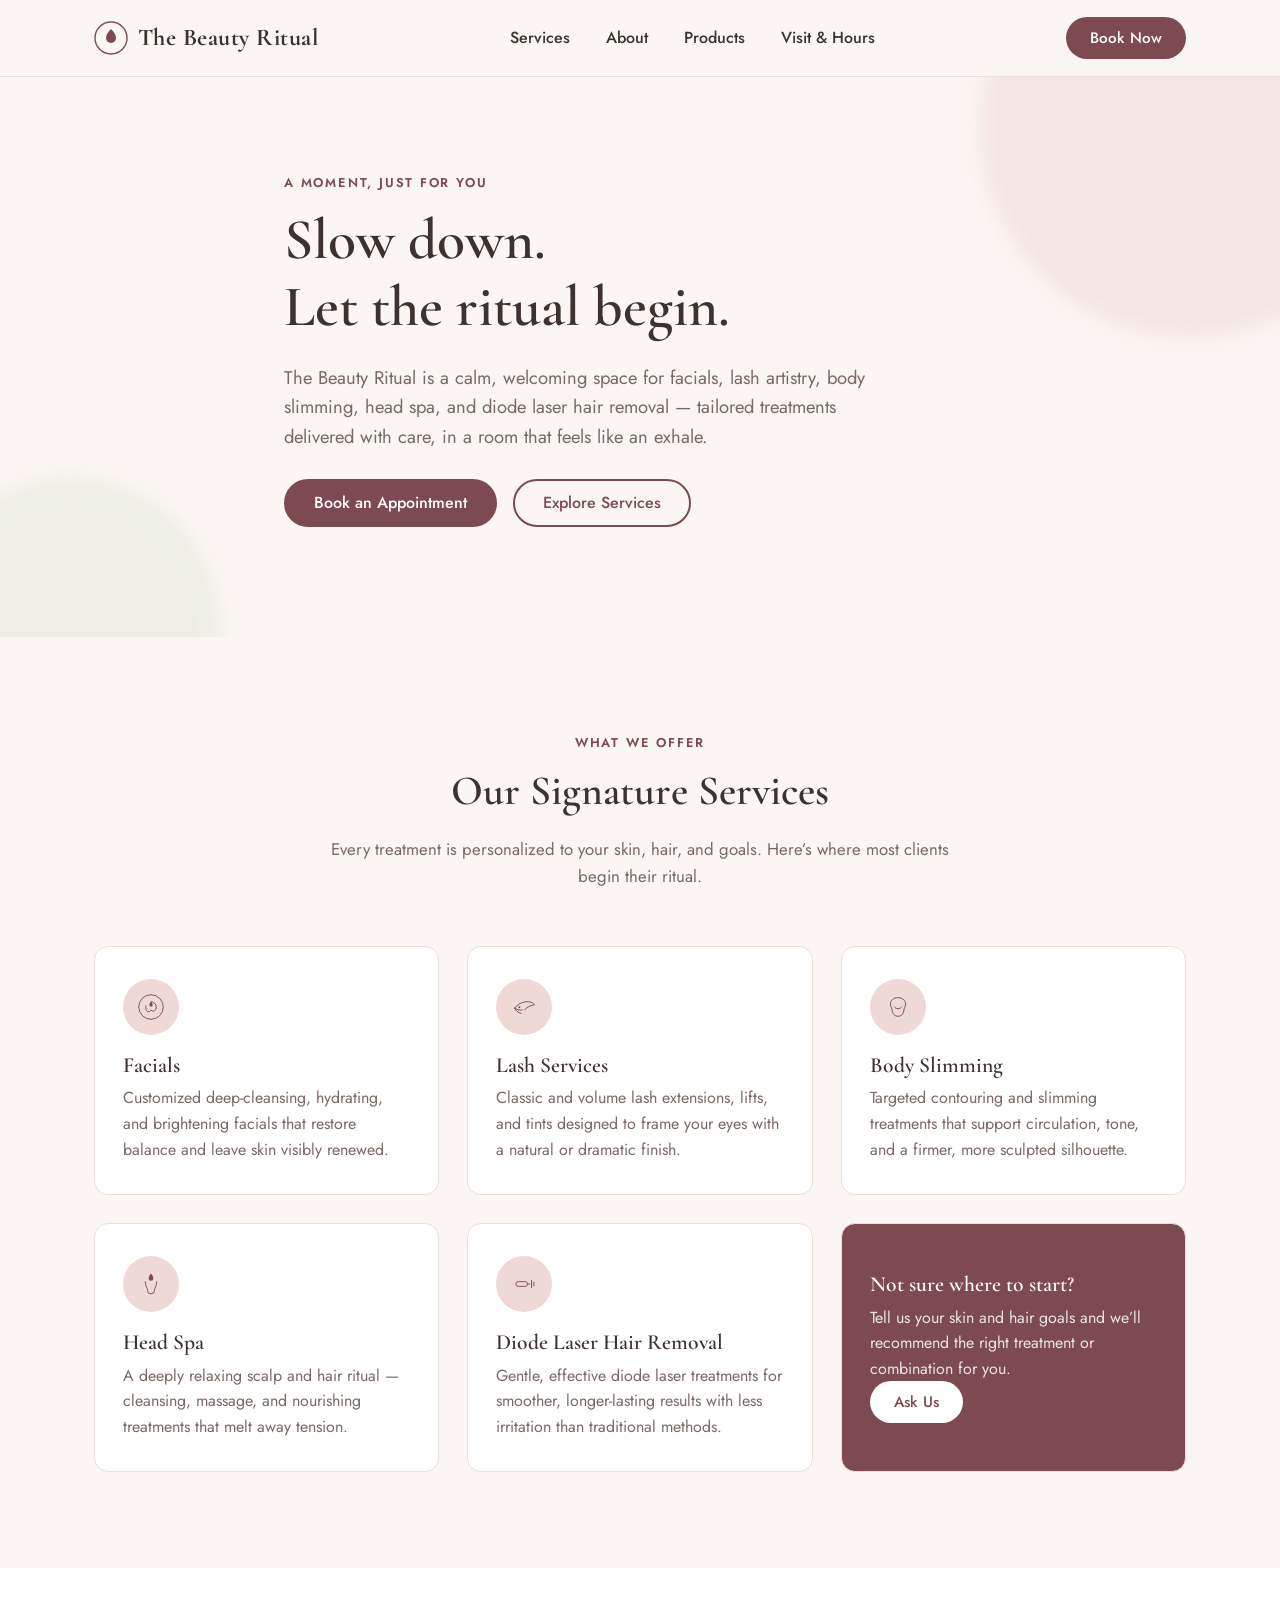
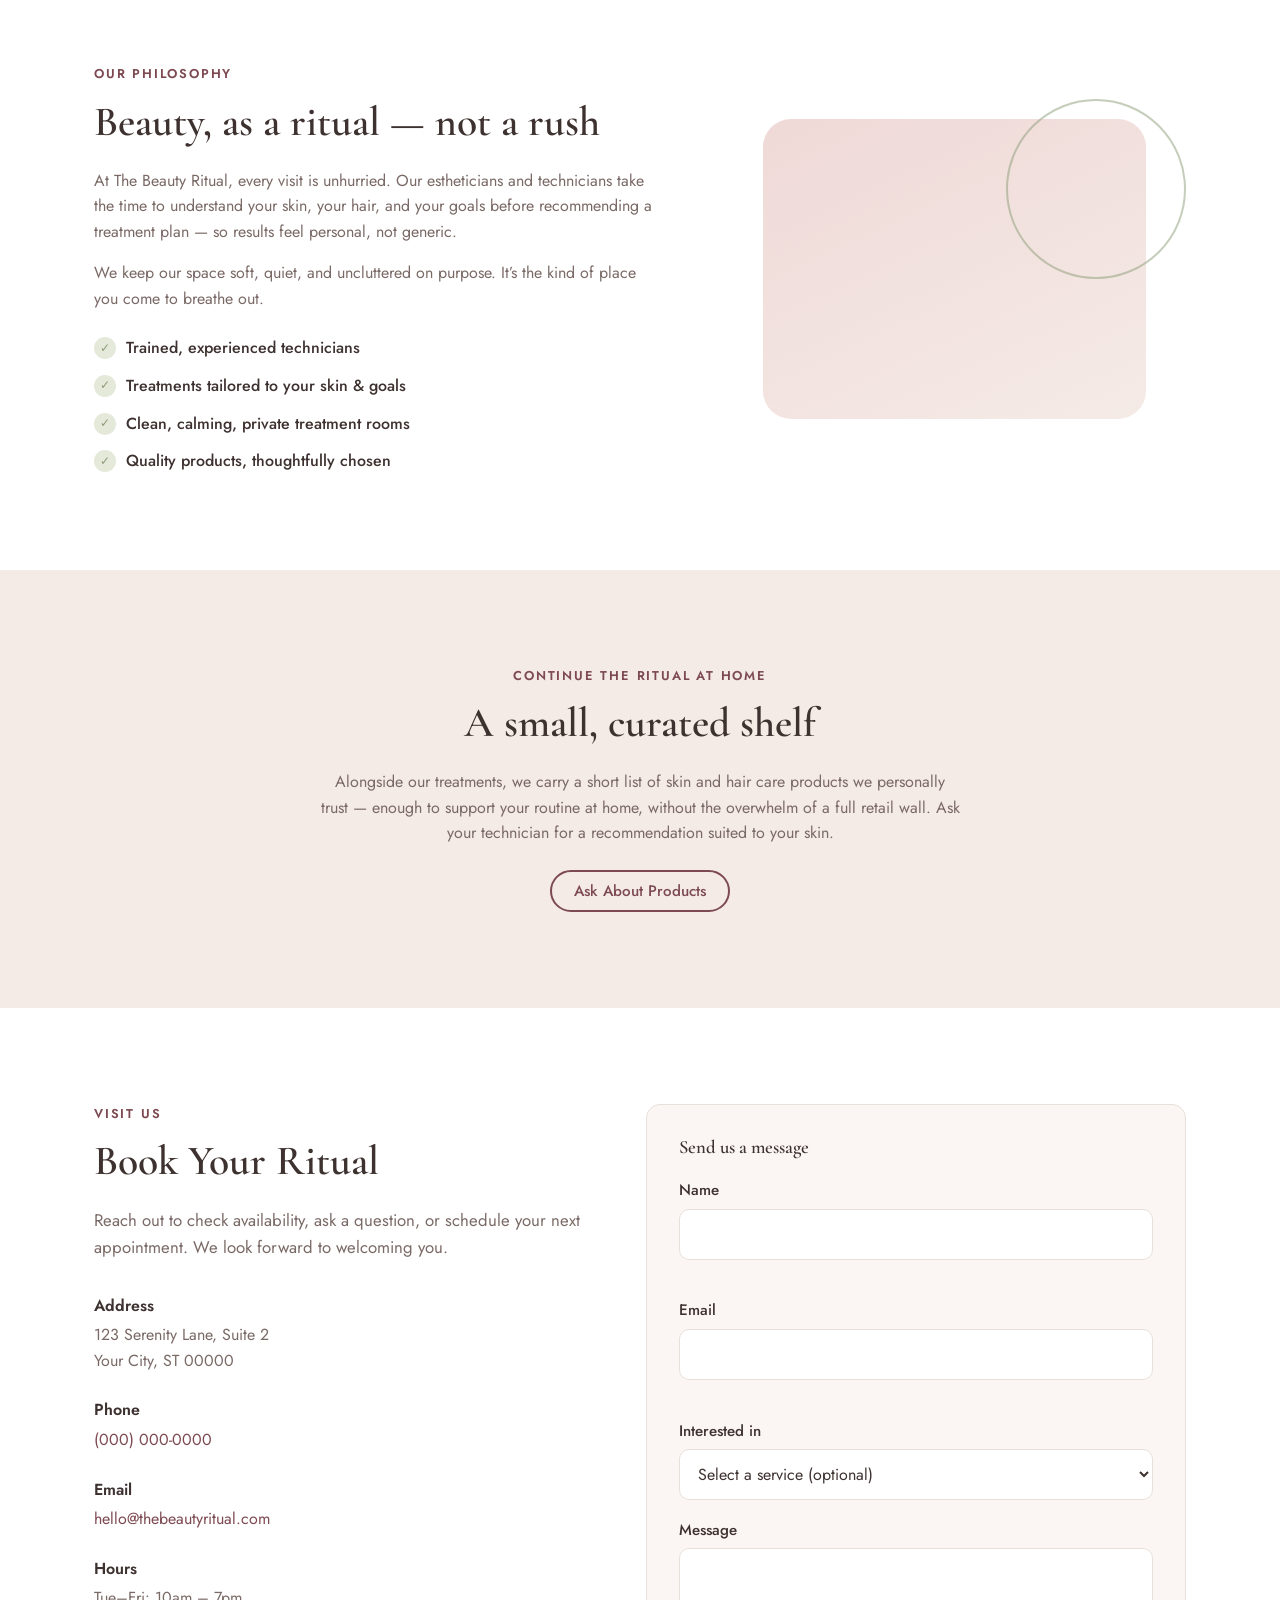
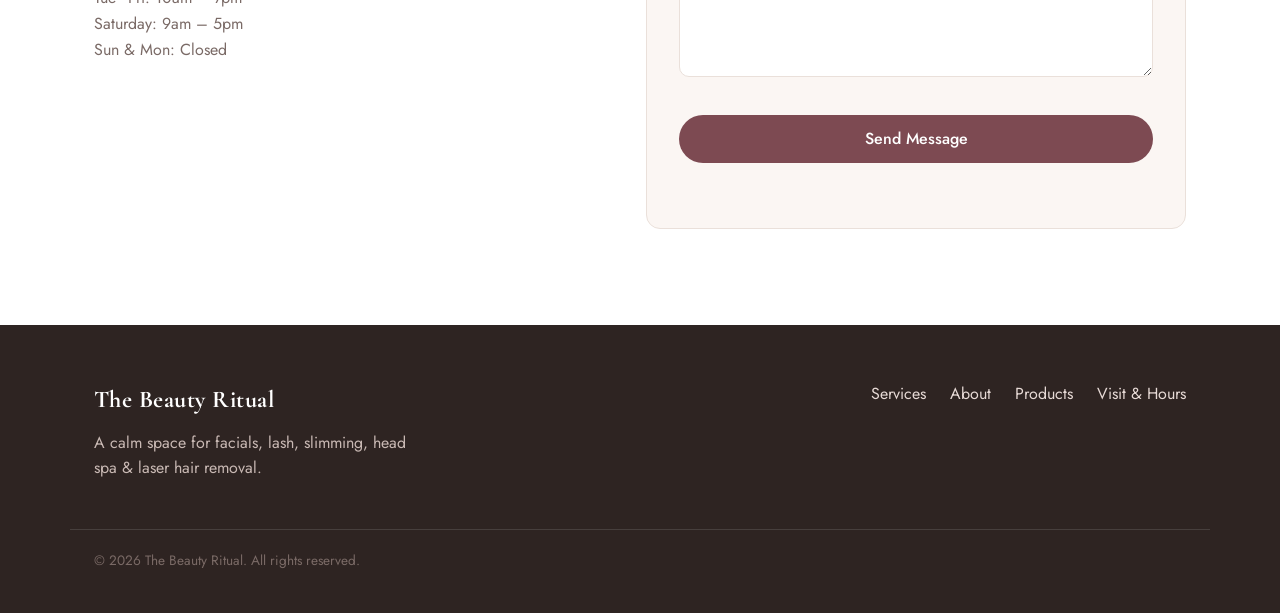
==== index.html @ afb84822 "Add The Beauty Ritual salon website Single-page static site (HTML/CSS/JS, no build step) built aroun" ====
<!DOCTYPE html>
<html lang="en">
<head>
<meta charset="UTF-8">
<meta name="viewport" content="width=device-width, initial-scale=1.0">
<title>The Beauty Ritual | Facials, Lash, Slimming, Head Spa &amp; Laser Hair Removal</title>
<meta name="description" content="The Beauty Ritual is a calming neighborhood salon offering facials, lash services, body slimming, head spa, and diode laser hair removal. Book your ritual today.">
<link rel="preconnect" href="https://fonts.googleapis.com">
<link rel="preconnect" href="https://fonts.gstatic.com" crossorigin>
<link href="https://fonts.googleapis.com/css2?family=Cormorant+Garamond:wght@500;600;700&family=Jost:wght@400;500;600&display=swap" rel="stylesheet">
<link rel="stylesheet" href="css/styles.css">
</head>
<body>

<a class="skip-link" href="#main">Skip to main content</a>

<header class="site-header" id="site-header">
  <div class="container header-inner">
    <a href="#top" class="logo">
      <span class="logo-mark" aria-hidden="true">
        <svg width="34" height="34" viewBox="0 0 34 34" fill="none" xmlns="http://www.w3.org/2000/svg">
          <circle cx="17" cy="17" r="16" stroke="currentColor" stroke-width="1.4"/>
          <path d="M17 8c3 3.2 5 6 5 9a5 5 0 1 1-10 0c0-3 2-5.8 5-9Z" fill="currentColor"/>
        </svg>
      </span>
      <span class="logo-text">The Beauty Ritual</span>
    </a>

    <nav class="main-nav" id="main-nav" aria-label="Primary">
      <ul>
        <li><a href="#services">Services</a></li>
        <li><a href="#about">About</a></li>
        <li><a href="#products">Products</a></li>
        <li><a href="#contact">Visit &amp; Hours</a></li>
        <li class="nav-cta-mobile"><a href="#contact" class="btn btn-primary btn-small">Book Now</a></li>
      </ul>
    </nav>

    <div class="header-actions">
      <a href="#contact" class="btn btn-primary btn-small">Book Now</a>
      <button class="nav-toggle" id="nav-toggle" aria-expanded="false" aria-controls="main-nav" aria-label="Open menu">
        <span class="nav-toggle-bar"></span>
        <span class="nav-toggle-bar"></span>
        <span class="nav-toggle-bar"></span>
      </button>
    </div>
  </div>
</header>

<main id="main">

  <section class="hero" id="top">
    <div class="hero-blob hero-blob-1" aria-hidden="true"></div>
    <div class="hero-blob hero-blob-2" aria-hidden="true"></div>
    <div class="container hero-inner">
      <p class="eyebrow">A moment, just for you</p>
      <h1>Slow down.<br>Let the ritual begin.</h1>
      <p class="hero-lead">
        The Beauty Ritual is a calm, welcoming space for facials, lash artistry,
        body slimming, head spa, and diode laser hair removal &mdash; tailored
        treatments delivered with care, in a room that feels like an exhale.
      </p>
      <div class="hero-actions">
        <a href="#contact" class="btn btn-primary">Book an Appointment</a>
        <a href="#services" class="btn btn-ghost">Explore Services</a>
      </div>
    </div>
  </section>

  <section class="section services" id="services">
    <div class="container">
      <p class="eyebrow center">What we offer</p>
      <h2 class="section-title center">Our Signature Services</h2>
      <p class="section-lead center">
        Every treatment is personalized to your skin, hair, and goals.
        Here&rsquo;s where most clients begin their ritual.
      </p>

      <div class="service-grid">

        <article class="service-card">
          <div class="service-icon" aria-hidden="true">
            <svg viewBox="0 0 48 48" fill="none" xmlns="http://www.w3.org/2000/svg">
              <circle cx="24" cy="24" r="21" stroke="currentColor" stroke-width="1.6"/>
              <path d="M24 15a9 9 0 0 1 9 9c0 3-1.5 5-3 6.5a5 5 0 0 1-6-1.2A5 5 0 0 1 18 32c-1.5-1.5-3-3.5-3-8 0-.7.05-1.4.15-2" stroke="currentColor" stroke-width="1.6" stroke-linecap="round"/>
              <path d="M24 15c1.8 2 2.8 3.8 2.8 5.6a2.8 2.8 0 1 1-5.6 0c0-1.8 1-3.6 2.8-5.6Z" fill="currentColor"/>
            </svg>
          </div>
          <h3>Facials</h3>
          <p>Customized deep-cleansing, hydrating, and brightening facials that
             restore balance and leave skin visibly renewed.</p>
        </article>

        <article class="service-card">
          <div class="service-icon" aria-hidden="true">
            <svg viewBox="0 0 48 48" fill="none" xmlns="http://www.w3.org/2000/svg">
              <path d="M8 26c6-10 26-16 34-6-9 2-14 5-17 9M8 26c4 3 9 4 13 3M8 26c2 5 6 8 11 9" stroke="currentColor" stroke-width="1.6" stroke-linecap="round" stroke-linejoin="round"/>
              <circle cx="16" cy="24.5" r="1.6" fill="currentColor"/>
            </svg>
          </div>
          <h3>Lash Services</h3>
          <p>Classic and volume lash extensions, lifts, and tints designed to
             frame your eyes with a natural or dramatic finish.</p>
        </article>

        <article class="service-card">
          <div class="service-icon" aria-hidden="true">
            <svg viewBox="0 0 48 48" fill="none" xmlns="http://www.w3.org/2000/svg">
              <path d="M24 8c7 0 13 4 13 11 0 5-3 7-3 11 0 5.5-4.5 10-10 10s-10-4.5-10-10c0-4-3-6-3-11 0-7 6-11 13-11Z" stroke="currentColor" stroke-width="1.6" stroke-linejoin="round"/>
              <path d="M18 24c1.5 2 3 3 6 3s4.5-1 6-3" stroke="currentColor" stroke-width="1.6" stroke-linecap="round"/>
            </svg>
          </div>
          <h3>Body Slimming</h3>
          <p>Targeted contouring and slimming treatments that support
             circulation, tone, and a firmer, more sculpted silhouette.</p>
        </article>

        <article class="service-card">
          <div class="service-icon" aria-hidden="true">
            <svg viewBox="0 0 48 48" fill="none" xmlns="http://www.w3.org/2000/svg">
              <path d="M24 6c-3 4-4 6-4 8.5a4 4 0 1 0 8 0C28 12 27 10 24 6Z" fill="currentColor"/>
              <path d="M14 20c0 7 4 10 4 15a6 6 0 0 0 12 0c0-5 4-8 4-15" stroke="currentColor" stroke-width="1.6" stroke-linecap="round"/>
            </svg>
          </div>
          <h3>Head Spa</h3>
          <p>A deeply relaxing scalp and hair ritual &mdash; cleansing, massage,
             and nourishing treatments that melt away tension.</p>
        </article>

        <article class="service-card">
          <div class="service-icon" aria-hidden="true">
            <svg viewBox="0 0 48 48" fill="none" xmlns="http://www.w3.org/2000/svg">
              <rect x="10" y="20" width="20" height="8" rx="4" stroke="currentColor" stroke-width="1.6"/>
              <path d="M30 24h4M37 18v12M41 21v6" stroke="currentColor" stroke-width="1.6" stroke-linecap="round"/>
            </svg>
          </div>
          <h3>Diode Laser Hair Removal</h3>
          <p>Gentle, effective diode laser treatments for smoother, longer-lasting
             results with less irritation than traditional methods.</p>
        </article>

        <article class="service-card service-card-cta">
          <h3>Not sure where to start?</h3>
          <p>Tell us your skin and hair goals and we&rsquo;ll recommend the
             right treatment or combination for you.</p>
          <a href="#contact" class="btn btn-primary btn-small">Ask Us</a>
        </article>

      </div>
    </div>
  </section>

  <section class="section about" id="about">
    <div class="container about-inner">
      <div class="about-copy">
        <p class="eyebrow">Our philosophy</p>
        <h2 class="section-title">Beauty, as a ritual &mdash; not a rush</h2>
        <p>
          At The Beauty Ritual, every visit is unhurried. Our estheticians and
          technicians take the time to understand your skin, your hair, and
          your goals before recommending a treatment plan &mdash; so results
          feel personal, not generic.
        </p>
        <p>
          We keep our space soft, quiet, and uncluttered on purpose. It&rsquo;s
          the kind of place you come to breathe out.
        </p>
        <ul class="about-points">
          <li><span class="point-icon" aria-hidden="true">&#10003;</span> Trained, experienced technicians</li>
          <li><span class="point-icon" aria-hidden="true">&#10003;</span> Treatments tailored to your skin &amp; goals</li>
          <li><span class="point-icon" aria-hidden="true">&#10003;</span> Clean, calming, private treatment rooms</li>
          <li><span class="point-icon" aria-hidden="true">&#10003;</span> Quality products, thoughtfully chosen</li>
        </ul>
      </div>
      <div class="about-visual" aria-hidden="true">
        <div class="about-visual-blob"></div>
        <div class="about-visual-ring"></div>
      </div>
    </div>
  </section>

  <section class="section products" id="products">
    <div class="container products-inner">
      <div class="products-text">
        <p class="eyebrow">Continue the ritual at home</p>
        <h2 class="section-title">A small, curated shelf</h2>
        <p>
          Alongside our treatments, we carry a short list of skin and hair
          care products we personally trust &mdash; enough to support your
          routine at home, without the overwhelm of a full retail wall.
          Ask your technician for a recommendation suited to your skin.
        </p>
        <a href="#contact" class="btn btn-ghost btn-small">Ask About Products</a>
      </div>
    </div>
  </section>

  <section class="section contact" id="contact">
    <div class="container contact-inner">
      <div class="contact-info">
        <p class="eyebrow">Visit us</p>
        <h2 class="section-title">Book Your Ritual</h2>
        <p class="section-lead">
          Reach out to check availability, ask a question, or schedule your
          next appointment. We look forward to welcoming you.
        </p>

        <dl class="info-list">
          <div class="info-item">
            <dt>Address</dt>
            <dd>123 Serenity Lane, Suite 2<br>Your City, ST 00000</dd>
          </div>
          <div class="info-item">
            <dt>Phone</dt>
            <dd><a href="tel:+10000000000">(000) 000-0000</a></dd>
          </div>
          <div class="info-item">
            <dt>Email</dt>
            <dd><a href="mailto:hello@thebeautyritual.com">hello@thebeautyritual.com</a></dd>
          </div>
          <div class="info-item">
            <dt>Hours</dt>
            <dd>
              Tue&ndash;Fri: 10am &ndash; 7pm<br>
              Saturday: 9am &ndash; 5pm<br>
              Sun &amp; Mon: Closed
            </dd>
          </div>
        </dl>
      </div>

      <form class="contact-form" id="contact-form" novalidate>
        <h3>Send us a message</h3>

        <div class="form-row">
          <label for="name">Name</label>
          <input type="text" id="name" name="name" autocomplete="name" required>
          <span class="form-error" id="name-error" role="alert"></span>
        </div>

        <div class="form-row">
          <label for="email">Email</label>
          <input type="email" id="email" name="email" autocomplete="email" required>
          <span class="form-error" id="email-error" role="alert"></span>
        </div>

        <div class="form-row">
          <label for="service">Interested in</label>
          <select id="service" name="service">
            <option value="">Select a service (optional)</option>
            <option>Facial</option>
            <option>Lash Services</option>
            <option>Body Slimming</option>
            <option>Head Spa</option>
            <option>Diode Laser Hair Removal</option>
            <option>Not sure yet</option>
          </select>
        </div>

        <div class="form-row">
          <label for="message">Message</label>
          <textarea id="message" name="message" rows="4" required></textarea>
          <span class="form-error" id="message-error" role="alert"></span>
        </div>

        <button type="submit" class="btn btn-primary btn-full">Send Message</button>
        <p class="form-status" id="form-status" role="status" aria-live="polite"></p>
      </form>
    </div>
  </section>

</main>

<footer class="site-footer">
  <div class="container footer-inner">
    <div class="footer-brand">
      <span class="logo-text">The Beauty Ritual</span>
      <p>A calm space for facials, lash, slimming, head spa &amp; laser hair removal.</p>
    </div>
    <nav aria-label="Footer">
      <ul>
        <li><a href="#services">Services</a></li>
        <li><a href="#about">About</a></li>
        <li><a href="#products">Products</a></li>
        <li><a href="#contact">Visit &amp; Hours</a></li>
      </ul>
    </nav>
  </div>
  <div class="container footer-bottom">
    <p>&copy; <span id="year"></span> The Beauty Ritual. All rights reserved.</p>
  </div>
</footer>

<script src="js/main.js"></script>
</body>
</html>
---- css/styles.css ----
/* -------------------------------------------------
   The Beauty Ritual — base styles
   ------------------------------------------------- */

:root {
  /* soft, warm palette */
  --color-bg: #FBF6F3;
  --color-bg-alt: #F5EBE6;
  --color-surface: #FFFFFF;
  --color-primary: #B98087;
  --color-primary-dark: #7D4A52;
  --color-primary-light: #EFD9D7;
  --color-accent: #8C9B78;
  --color-accent-light: #E4E9DA;
  --color-text: #3E3230;
  --color-text-muted: #7A6A66;
  --color-border: #EAE0DA;

  --font-heading: 'Cormorant Garamond', Georgia, 'Times New Roman', serif;
  --font-body: 'Jost', -apple-system, BlinkMacSystemFont, 'Segoe UI', sans-serif;

  --container-width: 1140px;
  --radius-md: 14px;
  --radius-lg: 28px;
  --shadow-soft: 0 20px 45px -25px rgba(80, 50, 45, 0.35);
}

*, *::before, *::after { box-sizing: border-box; }

html {
  scroll-behavior: smooth;
}

@media (prefers-reduced-motion: reduce) {
  html { scroll-behavior: auto; }
  *, *::before, *::after {
    animation-duration: 0.01ms !important;
    animation-iteration-count: 1 !important;
    transition-duration: 0.01ms !important;
    scroll-behavior: auto !important;
  }
}

body {
  margin: 0;
  font-family: var(--font-body);
  font-size: 16px;
  line-height: 1.6;
  color: var(--color-text);
  background: var(--color-bg);
}

h1, h2, h3, h4 {
  font-family: var(--font-heading);
  font-weight: 600;
  line-height: 1.15;
  margin: 0 0 0.5em;
  color: var(--color-text);
}

p { margin: 0 0 1em; color: var(--color-text-muted); }

a {
  color: var(--color-primary-dark);
  text-decoration: none;
}
a:hover { text-decoration: underline; }

img { max-width: 100%; display: block; }

ul { list-style: none; margin: 0; padding: 0; }

.container {
  width: 100%;
  max-width: var(--container-width);
  margin-inline: auto;
  padding-inline: 24px;
}

.skip-link {
  position: absolute;
  left: -999px;
  top: 0;
  background: var(--color-primary-dark);
  color: #fff;
  padding: 12px 20px;
  z-index: 1000;
  border-radius: 0 0 8px 0;
}
.skip-link:focus {
  left: 0;
}

:focus-visible {
  outline: 3px solid var(--color-primary-dark);
  outline-offset: 3px;
}

/* -------------------- Buttons -------------------- */

.btn {
  display: inline-flex;
  align-items: center;
  justify-content: center;
  min-height: 48px;
  padding: 0 28px;
  border-radius: 999px;
  font-family: var(--font-body);
  font-weight: 500;
  font-size: 1rem;
  cursor: pointer;
  border: 2px solid transparent;
  transition: transform 0.15s ease, background-color 0.15s ease, color 0.15s ease, box-shadow 0.15s ease;
  text-decoration: none;
}
.btn:hover { transform: translateY(-1px); text-decoration: none; }
.btn:active { transform: translateY(0); }

.btn-primary {
  background: var(--color-primary-dark);
  color: #fff;
}
.btn-primary:hover { background: #6a3e45; color: #fff; }

.btn-ghost {
  background: transparent;
  border-color: var(--color-primary-dark);
  color: var(--color-primary-dark);
}
.btn-ghost:hover { background: var(--color-primary-light); color: var(--color-primary-dark); }

.btn-small { min-height: 42px; padding: 0 22px; font-size: 0.95rem; }
.btn-full { width: 100%; }

/* -------------------- Header -------------------- */

.site-header {
  position: sticky;
  top: 0;
  z-index: 100;
  border-bottom: 1px solid var(--color-border);
}

/* Blur lives on a pseudo-element (not the header itself) so the header
   never becomes a containing block for its fixed-position mobile nav. */
.site-header::before {
  content: "";
  position: absolute;
  inset: 0;
  z-index: -1;
  background: rgba(251, 246, 243, 0.92);
  backdrop-filter: blur(8px);
}

.header-inner {
  display: flex;
  align-items: center;
  justify-content: space-between;
  min-height: 76px;
  gap: 16px;
}

.logo {
  display: inline-flex;
  align-items: center;
  gap: 10px;
  color: var(--color-text);
}
.logo:hover { text-decoration: none; }
.logo-mark { color: var(--color-primary-dark); display: inline-flex; }
.logo-text {
  font-family: var(--font-heading);
  font-size: 1.5rem;
  font-weight: 700;
  letter-spacing: 0.02em;
}

.main-nav ul {
  display: flex;
  gap: 32px;
}
.main-nav a {
  color: var(--color-text);
  font-weight: 500;
  padding: 8px 2px;
  border-bottom: 2px solid transparent;
}
.main-nav a:hover {
  color: var(--color-primary-dark);
  border-color: var(--color-primary-dark);
  text-decoration: none;
}

.nav-cta-mobile { display: none; }

.header-actions {
  display: flex;
  align-items: center;
  gap: 12px;
}

.nav-toggle {
  display: none;
  flex-direction: column;
  justify-content: center;
  gap: 5px;
  width: 44px;
  height: 44px;
  background: transparent;
  border: 1px solid var(--color-border);
  border-radius: 10px;
  cursor: pointer;
}
.nav-toggle-bar {
  display: block;
  width: 20px;
  height: 2px;
  margin-inline: auto;
  background: var(--color-text);
  transition: transform 0.2s ease, opacity 0.2s ease;
}
.nav-toggle[aria-expanded="true"] .nav-toggle-bar:nth-child(1) { transform: translateY(7px) rotate(45deg); }
.nav-toggle[aria-expanded="true"] .nav-toggle-bar:nth-child(2) { opacity: 0; }
.nav-toggle[aria-expanded="true"] .nav-toggle-bar:nth-child(3) { transform: translateY(-7px) rotate(-45deg); }

/* -------------------- Hero -------------------- */

.hero {
  position: relative;
  overflow: hidden;
  padding: 96px 0 110px;
}

.hero-blob {
  position: absolute;
  border-radius: 50%;
  filter: blur(10px);
  opacity: 0.55;
  z-index: 0;
}
.hero-blob-1 {
  width: 420px; height: 420px;
  background: var(--color-primary-light);
  top: -160px; right: -120px;
}
.hero-blob-2 {
  width: 300px; height: 300px;
  background: var(--color-accent-light);
  bottom: -140px; left: -80px;
}

.hero-inner {
  position: relative;
  z-index: 1;
  max-width: 760px;
}

.eyebrow {
  font-family: var(--font-body);
  text-transform: uppercase;
  letter-spacing: 0.14em;
  font-size: 0.8rem;
  font-weight: 600;
  color: var(--color-primary-dark);
  margin-bottom: 14px;
}
.eyebrow.center { text-align: center; }

.hero h1 {
  font-size: clamp(2.4rem, 5vw, 3.6rem);
  margin-bottom: 0.4em;
}

.hero-lead {
  font-size: 1.15rem;
  max-width: 620px;
}

.hero-actions {
  display: flex;
  flex-wrap: wrap;
  gap: 16px;
  margin-top: 28px;
}

/* -------------------- Sections -------------------- */

.section { padding: 96px 0; }
.section.about, .section.contact { background: var(--color-surface); }
.section.products { background: var(--color-bg-alt); }

.section-title {
  font-size: clamp(1.9rem, 3.5vw, 2.6rem);
}
.section-title.center { text-align: center; }

.section-lead {
  max-width: 620px;
  font-size: 1.05rem;
}
.section-lead.center { margin-inline: auto; text-align: center; }

/* -------------------- Services -------------------- */

.service-grid {
  margin-top: 56px;
  display: grid;
  grid-template-columns: repeat(3, 1fr);
  gap: 28px;
}

.service-card {
  background: var(--color-surface);
  border: 1px solid var(--color-border);
  border-radius: var(--radius-md);
  padding: 32px 28px;
  transition: box-shadow 0.2s ease, transform 0.2s ease;
}
.service-card:hover {
  box-shadow: var(--shadow-soft);
  transform: translateY(-3px);
}

.service-icon {
  width: 56px;
  height: 56px;
  display: flex;
  align-items: center;
  justify-content: center;
  border-radius: 50%;
  background: var(--color-primary-light);
  color: var(--color-primary-dark);
  margin-bottom: 18px;
}
.service-icon svg { width: 28px; height: 28px; }

.service-card h3 { font-size: 1.35rem; margin-bottom: 0.35em; }
.service-card p { margin-bottom: 0; }

.service-card-cta {
  background: var(--color-primary-dark);
  color: #fff;
  display: flex;
  flex-direction: column;
  justify-content: center;
}
.service-card-cta h3 { color: #fff; }
.service-card-cta p { color: rgba(255,255,255,0.85); }
.service-card-cta .btn-primary {
  background: #fff;
  color: var(--color-primary-dark);
  align-self: flex-start;
}
.service-card-cta .btn-primary:hover { background: var(--color-primary-light); }

/* -------------------- About -------------------- */

.about-inner {
  display: grid;
  grid-template-columns: 1.1fr 0.9fr;
  gap: 64px;
  align-items: center;
}

.about-points {
  margin-top: 24px;
  display: grid;
  gap: 12px;
}
.about-points li {
  display: flex;
  align-items: flex-start;
  gap: 10px;
  color: var(--color-text);
  font-weight: 500;
}
.point-icon {
  display: inline-flex;
  align-items: center;
  justify-content: center;
  width: 22px;
  height: 22px;
  border-radius: 50%;
  background: var(--color-accent-light);
  color: var(--color-accent);
  font-size: 0.75rem;
  flex-shrink: 0;
  margin-top: 2px;
}

.about-visual {
  position: relative;
  height: 340px;
}
.about-visual-blob {
  position: absolute;
  inset: 20px 40px;
  border-radius: var(--radius-lg);
  background: linear-gradient(155deg, var(--color-primary-light), var(--color-bg-alt));
}
.about-visual-ring {
  position: absolute;
  width: 180px;
  height: 180px;
  border-radius: 50%;
  border: 2px solid var(--color-accent);
  opacity: 0.5;
  top: 0;
  right: 0;
}

/* -------------------- Products -------------------- */

.products-inner {
  display: flex;
  justify-content: center;
}
.products-text {
  max-width: 640px;
  text-align: center;
}
.products-text .btn { margin-top: 8px; }

/* -------------------- Contact -------------------- */

.contact-inner {
  display: grid;
  grid-template-columns: 0.95fr 1.05fr;
  gap: 64px;
}

.info-list {
  margin: 32px 0 0;
  display: grid;
  gap: 24px;
}
.info-item dt {
  font-weight: 600;
  color: var(--color-text);
  margin-bottom: 4px;
}
.info-item dd {
  margin: 0;
  color: var(--color-text-muted);
}

.contact-form {
  background: var(--color-bg);
  border: 1px solid var(--color-border);
  border-radius: var(--radius-md);
  padding: 32px;
}
.contact-form h3 { margin-bottom: 20px; }

.form-row {
  margin-bottom: 18px;
  display: flex;
  flex-direction: column;
}
.form-row label {
  font-weight: 500;
  margin-bottom: 6px;
  font-size: 0.95rem;
}
.form-row input,
.form-row select,
.form-row textarea {
  font: inherit;
  padding: 12px 14px;
  border: 1px solid var(--color-border);
  border-radius: 10px;
  background: var(--color-surface);
  color: var(--color-text);
  min-height: 48px;
}
.form-row textarea { min-height: unset; resize: vertical; }
.form-row input:focus,
.form-row select:focus,
.form-row textarea:focus {
  outline: none;
  border-color: var(--color-primary-dark);
  box-shadow: 0 0 0 3px var(--color-primary-light);
}

.form-error {
  color: #A3423B;
  font-size: 0.85rem;
  min-height: 1.2em;
  margin-top: 4px;
}

.form-row.has-error input,
.form-row.has-error textarea {
  border-color: #A3423B;
}

.form-status {
  margin: 14px 0 0;
  font-weight: 500;
  color: var(--color-accent);
  min-height: 1.2em;
}

/* -------------------- Footer -------------------- */

.site-footer {
  background: #2E2422;
  color: #E7DAD6;
  padding-top: 56px;
}
.site-footer .logo-text { color: #fff; }
.footer-inner {
  display: flex;
  flex-wrap: wrap;
  justify-content: space-between;
  gap: 32px;
  padding-bottom: 32px;
  border-bottom: 1px solid rgba(255,255,255,0.12);
}
.footer-brand p { color: #C9B9B4; max-width: 320px; margin-top: 10px; }
.footer-inner nav ul {
  display: flex;
  gap: 24px;
  flex-wrap: wrap;
}
.footer-inner nav a { color: #E7DAD6; }
.footer-inner nav a:hover { color: #fff; }

.footer-bottom {
  padding: 20px 24px 28px;
  font-size: 0.85rem;
  color: #B8A6A1;
}

/* -------------------- Responsive -------------------- */

@media (max-width: 960px) {
  .service-grid { grid-template-columns: repeat(2, 1fr); }
  .about-inner, .contact-inner { grid-template-columns: 1fr; }
  .about-visual { order: -1; height: 220px; }
}

@media (max-width: 720px) {
  .main-nav {
    position: fixed;
    inset: 76px 0 0 0;
    background: var(--color-bg);
    transform: translateY(-8px);
    opacity: 0;
    pointer-events: none;
    transition: opacity 0.2s ease, transform 0.2s ease;
    overflow-y: auto;
  }
  .main-nav.is-open {
    opacity: 1;
    transform: translateY(0);
    pointer-events: auto;
  }
  .main-nav ul {
    flex-direction: column;
    gap: 0;
    padding: 12px 24px 32px;
  }
  .main-nav a {
    display: block;
    padding: 16px 4px;
    border-bottom: 1px solid var(--color-border);
  }
  .nav-cta-mobile {
    display: block;
    margin-top: 16px;
    border-bottom: none;
  }
  .nav-cta-mobile a { display: inline-flex; padding: 0 22px; border-bottom: none; }
  .header-actions .btn-small.btn-primary { display: none; }
  .nav-toggle { display: flex; }

  .service-grid { grid-template-columns: 1fr; }
  .hero { padding: 64px 0 72px; }
  .section { padding: 64px 0; }
}
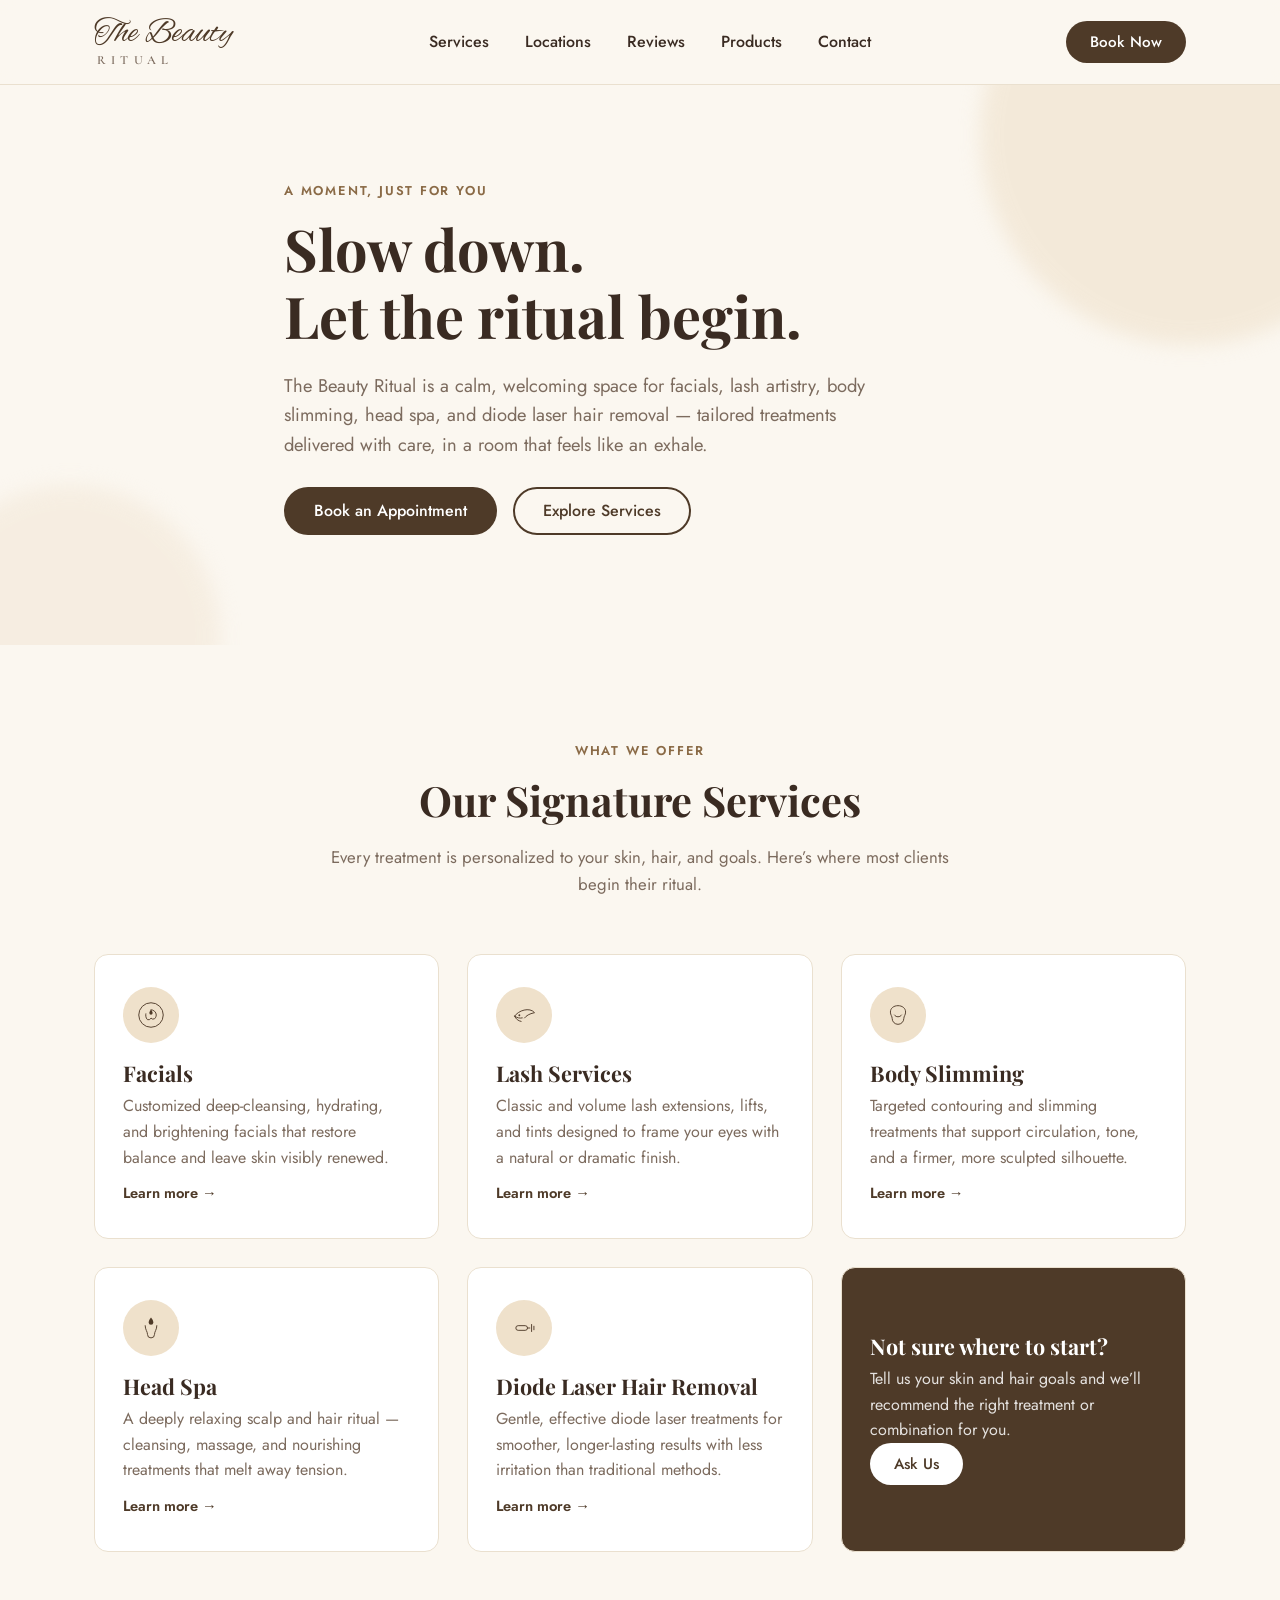
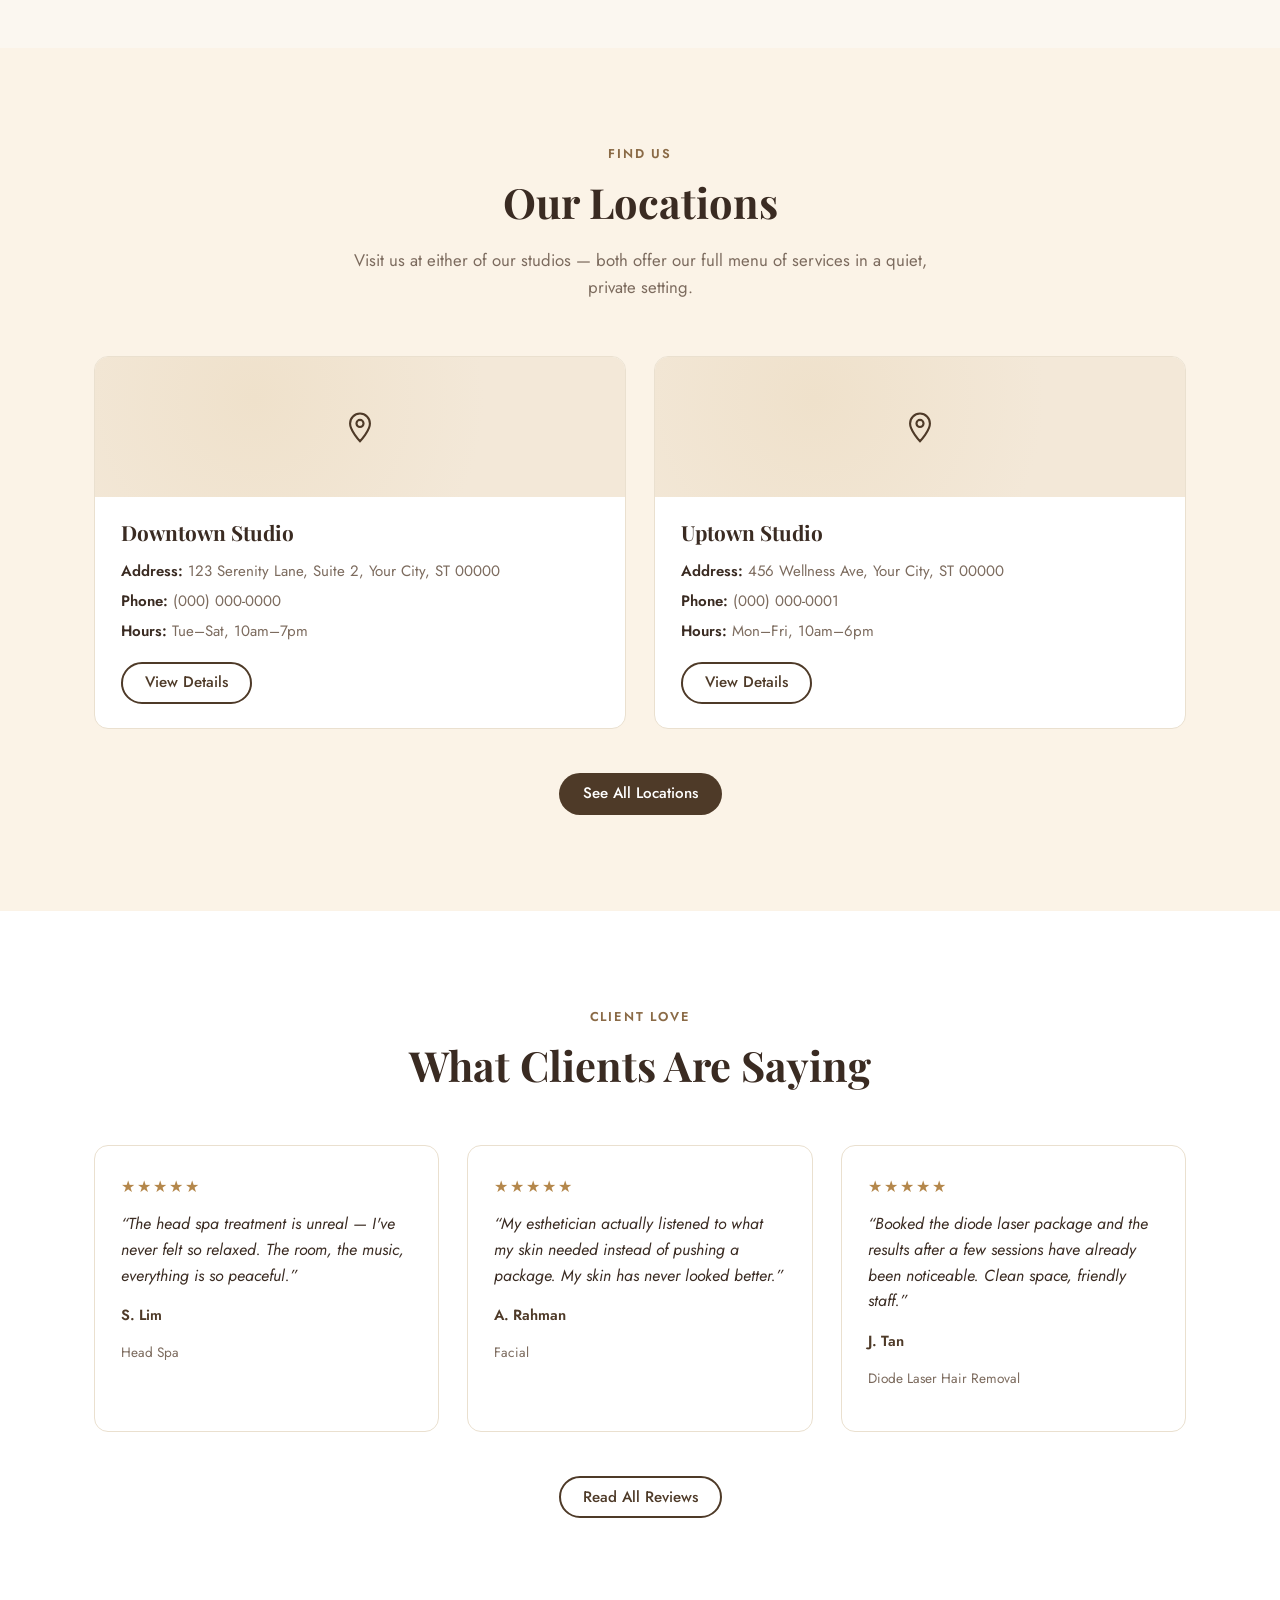
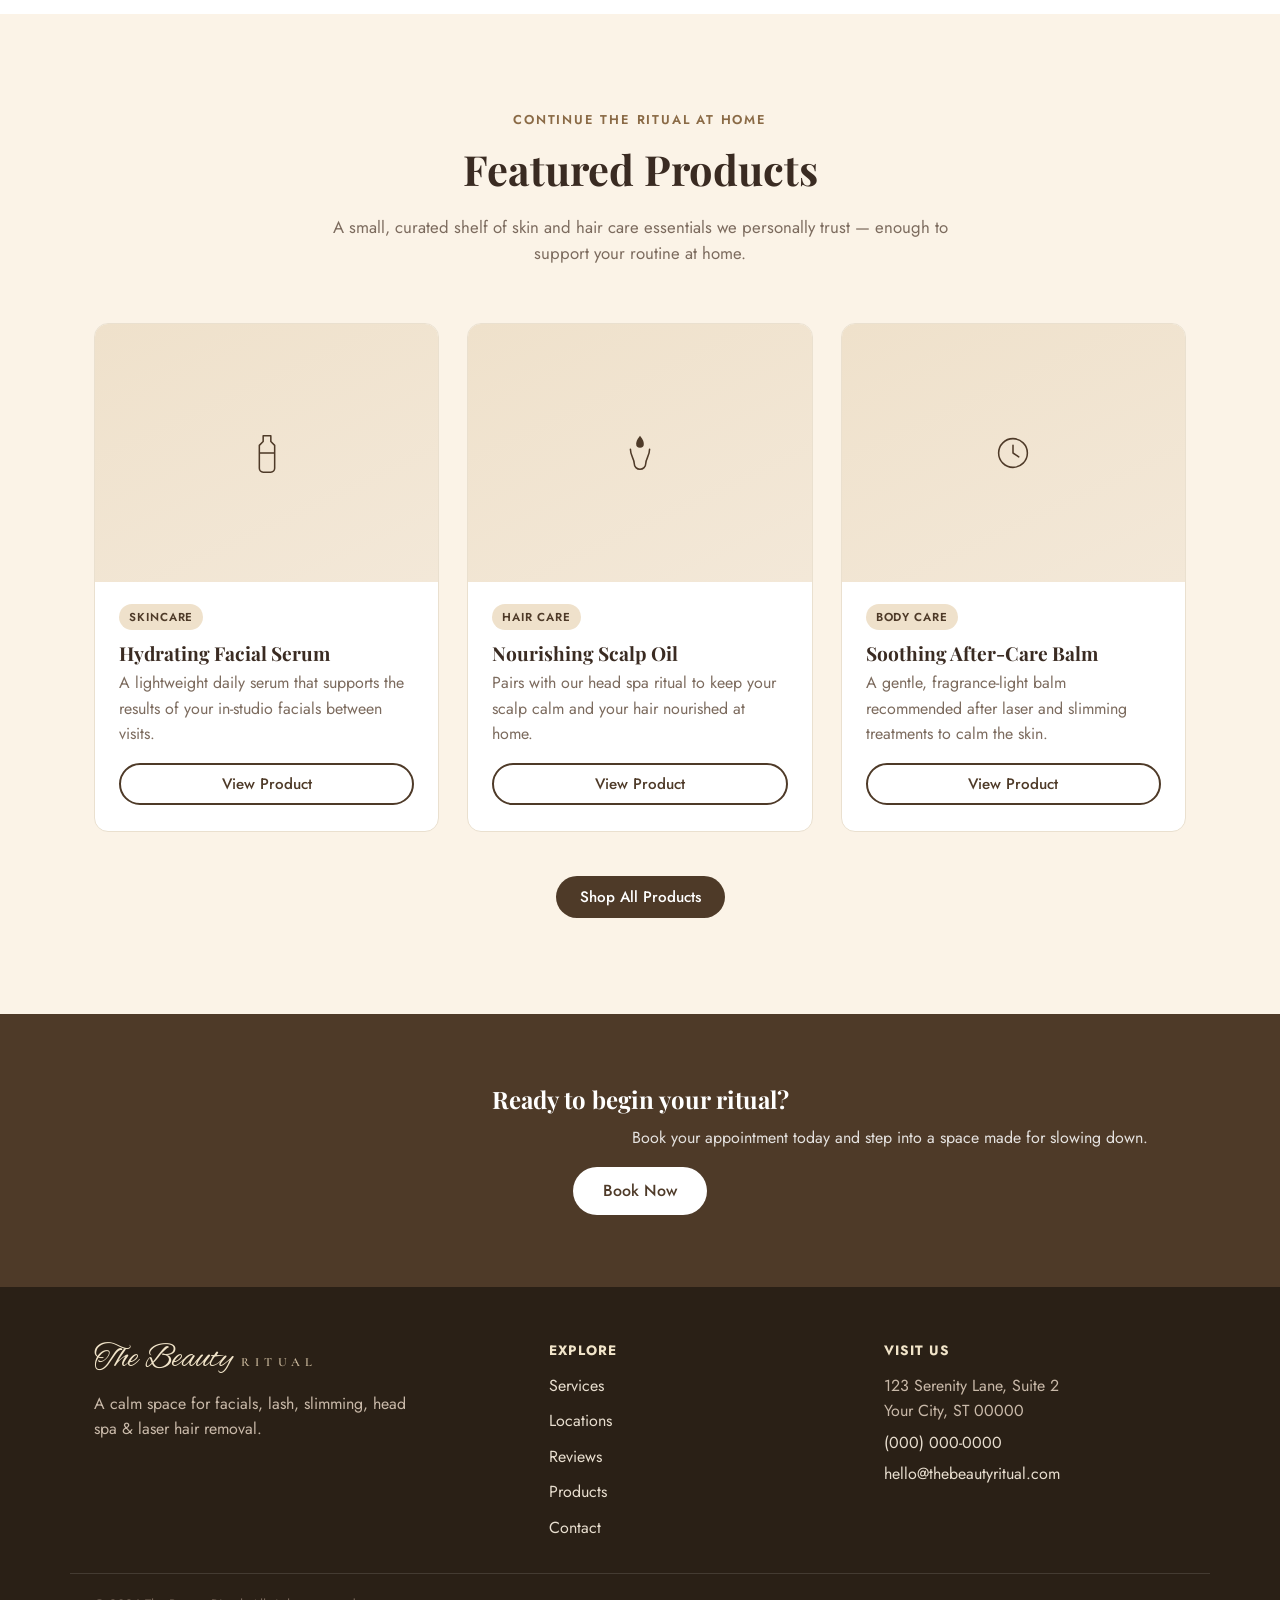
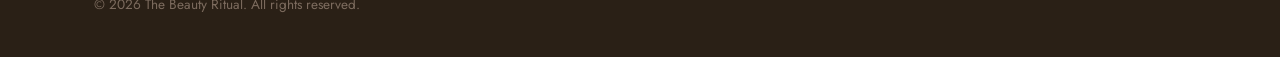
==== commit 6c4528e4: "Rebuild site to match brand palette and split into multiple pages Replace the dusty-rose palette wit" ====
--- a/index.html
+++ b/index.html
@@ -4,10 +4,10 @@
 <meta charset="UTF-8">
 <meta name="viewport" content="width=device-width, initial-scale=1.0">
 <title>The Beauty Ritual | Facials, Lash, Slimming, Head Spa &amp; Laser Hair Removal</title>
-<meta name="description" content="The Beauty Ritual is a calming neighborhood salon offering facials, lash services, body slimming, head spa, and diode laser hair removal. Book your ritual today.">
+<meta name="description" content="The Beauty Ritual is a calming salon offering facials, lash services, body slimming, head spa, and diode laser hair removal. Explore our locations, reviews, and products.">
 <link rel="preconnect" href="https://fonts.googleapis.com">
 <link rel="preconnect" href="https://fonts.gstatic.com" crossorigin>
-<link href="https://fonts.googleapis.com/css2?family=Cormorant+Garamond:wght@500;600;700&family=Jost:wght@400;500;600&display=swap" rel="stylesheet">
+<link href="https://fonts.googleapis.com/css2?family=Alex+Brush&family=Cormorant+Garamond:ital,wght@0,500;0,600;0,700;1,500&family=Jost:wght@400;500;600&family=Playfair+Display:wght@700;800;900&display=swap" rel="stylesheet">
 <link rel="stylesheet" href="css/styles.css">
 </head>
 <body>
@@ -16,28 +16,24 @@
 
 <header class="site-header" id="site-header">
   <div class="container header-inner">
-    <a href="#top" class="logo">
-      <span class="logo-mark" aria-hidden="true">
-        <svg width="34" height="34" viewBox="0 0 34 34" fill="none" xmlns="http://www.w3.org/2000/svg">
-          <circle cx="17" cy="17" r="16" stroke="currentColor" stroke-width="1.4"/>
-          <path d="M17 8c3 3.2 5 6 5 9a5 5 0 1 1-10 0c0-3 2-5.8 5-9Z" fill="currentColor"/>
-        </svg>
-      </span>
-      <span class="logo-text">The Beauty Ritual</span>
+    <a href="index.html" class="logo">
+      <span class="logo-script">The Beauty</span>
+      <span class="logo-ritual">Ritual</span>
     </a>
 
     <nav class="main-nav" id="main-nav" aria-label="Primary">
       <ul>
-        <li><a href="#services">Services</a></li>
-        <li><a href="#about">About</a></li>
-        <li><a href="#products">Products</a></li>
-        <li><a href="#contact">Visit &amp; Hours</a></li>
-        <li class="nav-cta-mobile"><a href="#contact" class="btn btn-primary btn-small">Book Now</a></li>
+        <li><a href="services.html">Services</a></li>
+        <li><a href="locations.html">Locations</a></li>
+        <li><a href="reviews.html">Reviews</a></li>
+        <li><a href="products.html">Products</a></li>
+        <li><a href="contact.html">Contact</a></li>
+        <li class="nav-cta-mobile"><a href="contact.html" class="btn btn-primary btn-small">Book Now</a></li>
       </ul>
     </nav>
 
     <div class="header-actions">
-      <a href="#contact" class="btn btn-primary btn-small">Book Now</a>
+      <a href="contact.html" class="btn btn-primary btn-small">Book Now</a>
       <button class="nav-toggle" id="nav-toggle" aria-expanded="false" aria-controls="main-nav" aria-label="Open menu">
         <span class="nav-toggle-bar"></span>
         <span class="nav-toggle-bar"></span>
@@ -61,20 +57,23 @@
         treatments delivered with care, in a room that feels like an exhale.
       </p>
       <div class="hero-actions">
-        <a href="#contact" class="btn btn-primary">Book an Appointment</a>
-        <a href="#services" class="btn btn-ghost">Explore Services</a>
-      </div>
-    </div>
-  </section>
-
-  <section class="section services" id="services">
-    <div class="container">
-      <p class="eyebrow center">What we offer</p>
-      <h2 class="section-title center">Our Signature Services</h2>
-      <p class="section-lead center">
-        Every treatment is personalized to your skin, hair, and goals.
-        Here&rsquo;s where most clients begin their ritual.
-      </p>
+        <a href="contact.html" class="btn btn-primary">Book an Appointment</a>
+        <a href="services.html" class="btn btn-ghost">Explore Services</a>
+      </div>
+    </div>
+  </section>
+
+  <!-- Services -->
+  <section class="section" id="services">
+    <div class="container">
+      <div class="section-head">
+        <p class="eyebrow center">What we offer</p>
+        <h2 class="section-title center">Our Signature Services</h2>
+        <p class="section-lead center">
+          Every treatment is personalized to your skin, hair, and goals.
+          Here&rsquo;s where most clients begin their ritual.
+        </p>
+      </div>
 
       <div class="service-grid">
 
@@ -89,6 +88,7 @@
           <h3>Facials</h3>
           <p>Customized deep-cleansing, hydrating, and brightening facials that
              restore balance and leave skin visibly renewed.</p>
+          <a class="card-link" href="services.html#facials">Learn more &rarr;</a>
         </article>
 
         <article class="service-card">
@@ -101,6 +101,7 @@
           <h3>Lash Services</h3>
           <p>Classic and volume lash extensions, lifts, and tints designed to
              frame your eyes with a natural or dramatic finish.</p>
+          <a class="card-link" href="services.html#lash">Learn more &rarr;</a>
         </article>
 
         <article class="service-card">
@@ -113,6 +114,7 @@
           <h3>Body Slimming</h3>
           <p>Targeted contouring and slimming treatments that support
              circulation, tone, and a firmer, more sculpted silhouette.</p>
+          <a class="card-link" href="services.html#slimming">Learn more &rarr;</a>
         </article>
 
         <article class="service-card">
@@ -125,6 +127,7 @@
           <h3>Head Spa</h3>
           <p>A deeply relaxing scalp and hair ritual &mdash; cleansing, massage,
              and nourishing treatments that melt away tension.</p>
+          <a class="card-link" href="services.html#head-spa">Learn more &rarr;</a>
         </article>
 
         <article class="service-card">
@@ -137,154 +140,212 @@
           <h3>Diode Laser Hair Removal</h3>
           <p>Gentle, effective diode laser treatments for smoother, longer-lasting
              results with less irritation than traditional methods.</p>
+          <a class="card-link" href="services.html#laser">Learn more &rarr;</a>
         </article>
 
         <article class="service-card service-card-cta">
           <h3>Not sure where to start?</h3>
           <p>Tell us your skin and hair goals and we&rsquo;ll recommend the
              right treatment or combination for you.</p>
-          <a href="#contact" class="btn btn-primary btn-small">Ask Us</a>
-        </article>
-
-      </div>
-    </div>
-  </section>
-
-  <section class="section about" id="about">
-    <div class="container about-inner">
-      <div class="about-copy">
-        <p class="eyebrow">Our philosophy</p>
-        <h2 class="section-title">Beauty, as a ritual &mdash; not a rush</h2>
-        <p>
-          At The Beauty Ritual, every visit is unhurried. Our estheticians and
-          technicians take the time to understand your skin, your hair, and
-          your goals before recommending a treatment plan &mdash; so results
-          feel personal, not generic.
+          <a href="contact.html" class="btn btn-primary btn-small">Ask Us</a>
+        </article>
+
+      </div>
+    </div>
+  </section>
+
+  <!-- Locations -->
+  <section class="section alt" id="locations">
+    <div class="container">
+      <div class="section-head">
+        <p class="eyebrow center">Find us</p>
+        <h2 class="section-title center">Our Locations</h2>
+        <p class="section-lead center">
+          Visit us at either of our studios &mdash; both offer our full menu
+          of services in a quiet, private setting.
         </p>
-        <p>
-          We keep our space soft, quiet, and uncluttered on purpose. It&rsquo;s
-          the kind of place you come to breathe out.
+      </div>
+
+      <div class="location-grid">
+        <article class="location-card">
+          <div class="location-map" aria-hidden="true">
+            <svg viewBox="0 0 24 24" fill="none" xmlns="http://www.w3.org/2000/svg">
+              <path d="M12 22s7-7.4 7-12.5A7 7 0 0 0 5 9.5C5 14.6 12 22 12 22Z" stroke="currentColor" stroke-width="1.5"/>
+              <circle cx="12" cy="9.5" r="2.5" stroke="currentColor" stroke-width="1.5"/>
+            </svg>
+          </div>
+          <div class="location-body">
+            <h3>Downtown Studio</h3>
+            <dl class="location-meta">
+              <div><strong>Address:</strong> 123 Serenity Lane, Suite 2, Your City, ST 00000</div>
+              <div><strong>Phone:</strong> (000) 000-0000</div>
+              <div><strong>Hours:</strong> Tue&ndash;Sat, 10am&ndash;7pm</div>
+            </dl>
+            <a href="locations.html" class="btn btn-ghost btn-small">View Details</a>
+          </div>
+        </article>
+
+        <article class="location-card">
+          <div class="location-map" aria-hidden="true">
+            <svg viewBox="0 0 24 24" fill="none" xmlns="http://www.w3.org/2000/svg">
+              <path d="M12 22s7-7.4 7-12.5A7 7 0 0 0 5 9.5C5 14.6 12 22 12 22Z" stroke="currentColor" stroke-width="1.5"/>
+              <circle cx="12" cy="9.5" r="2.5" stroke="currentColor" stroke-width="1.5"/>
+            </svg>
+          </div>
+          <div class="location-body">
+            <h3>Uptown Studio</h3>
+            <dl class="location-meta">
+              <div><strong>Address:</strong> 456 Wellness Ave, Your City, ST 00000</div>
+              <div><strong>Phone:</strong> (000) 000-0001</div>
+              <div><strong>Hours:</strong> Mon&ndash;Fri, 10am&ndash;6pm</div>
+            </dl>
+            <a href="locations.html" class="btn btn-ghost btn-small">View Details</a>
+          </div>
+        </article>
+      </div>
+
+      <div class="section-foot">
+        <a href="locations.html" class="btn btn-primary btn-small">See All Locations</a>
+      </div>
+    </div>
+  </section>
+
+  <!-- Reviews -->
+  <section class="section on-surface" id="reviews">
+    <div class="container">
+      <div class="section-head">
+        <p class="eyebrow center">Client love</p>
+        <h2 class="section-title center">What Clients Are Saying</h2>
+      </div>
+
+      <div class="review-grid">
+        <article class="review-card">
+          <div class="review-stars" aria-hidden="true">&#9733;&#9733;&#9733;&#9733;&#9733;</div>
+          <p class="review-quote">&ldquo;The head spa treatment is unreal &mdash; I've never felt so relaxed. The room, the music, everything is so peaceful.&rdquo;</p>
+          <p class="review-author">S. Lim</p>
+          <p class="review-service">Head Spa</p>
+        </article>
+        <article class="review-card">
+          <div class="review-stars" aria-hidden="true">&#9733;&#9733;&#9733;&#9733;&#9733;</div>
+          <p class="review-quote">&ldquo;My esthetician actually listened to what my skin needed instead of pushing a package. My skin has never looked better.&rdquo;</p>
+          <p class="review-author">A. Rahman</p>
+          <p class="review-service">Facial</p>
+        </article>
+        <article class="review-card">
+          <div class="review-stars" aria-hidden="true">&#9733;&#9733;&#9733;&#9733;&#9733;</div>
+          <p class="review-quote">&ldquo;Booked the diode laser package and the results after a few sessions have already been noticeable. Clean space, friendly staff.&rdquo;</p>
+          <p class="review-author">J. Tan</p>
+          <p class="review-service">Diode Laser Hair Removal</p>
+        </article>
+      </div>
+
+      <div class="section-foot">
+        <a href="reviews.html" class="btn btn-ghost btn-small">Read All Reviews</a>
+      </div>
+    </div>
+  </section>
+
+  <!-- Featured Products -->
+  <section class="section alt" id="products">
+    <div class="container">
+      <div class="section-head">
+        <p class="eyebrow center">Continue the ritual at home</p>
+        <h2 class="section-title center">Featured Products</h2>
+        <p class="section-lead center">
+          A small, curated shelf of skin and hair care essentials we
+          personally trust &mdash; enough to support your routine at home.
         </p>
-        <ul class="about-points">
-          <li><span class="point-icon" aria-hidden="true">&#10003;</span> Trained, experienced technicians</li>
-          <li><span class="point-icon" aria-hidden="true">&#10003;</span> Treatments tailored to your skin &amp; goals</li>
-          <li><span class="point-icon" aria-hidden="true">&#10003;</span> Clean, calming, private treatment rooms</li>
-          <li><span class="point-icon" aria-hidden="true">&#10003;</span> Quality products, thoughtfully chosen</li>
-        </ul>
-      </div>
-      <div class="about-visual" aria-hidden="true">
-        <div class="about-visual-blob"></div>
-        <div class="about-visual-ring"></div>
-      </div>
-    </div>
-  </section>
-
-  <section class="section products" id="products">
-    <div class="container products-inner">
-      <div class="products-text">
-        <p class="eyebrow">Continue the ritual at home</p>
-        <h2 class="section-title">A small, curated shelf</h2>
-        <p>
-          Alongside our treatments, we carry a short list of skin and hair
-          care products we personally trust &mdash; enough to support your
-          routine at home, without the overwhelm of a full retail wall.
-          Ask your technician for a recommendation suited to your skin.
-        </p>
-        <a href="#contact" class="btn btn-ghost btn-small">Ask About Products</a>
-      </div>
-    </div>
-  </section>
-
-  <section class="section contact" id="contact">
-    <div class="container contact-inner">
-      <div class="contact-info">
-        <p class="eyebrow">Visit us</p>
-        <h2 class="section-title">Book Your Ritual</h2>
-        <p class="section-lead">
-          Reach out to check availability, ask a question, or schedule your
-          next appointment. We look forward to welcoming you.
-        </p>
-
-        <dl class="info-list">
-          <div class="info-item">
-            <dt>Address</dt>
-            <dd>123 Serenity Lane, Suite 2<br>Your City, ST 00000</dd>
-          </div>
-          <div class="info-item">
-            <dt>Phone</dt>
-            <dd><a href="tel:+10000000000">(000) 000-0000</a></dd>
-          </div>
-          <div class="info-item">
-            <dt>Email</dt>
-            <dd><a href="mailto:hello@thebeautyritual.com">hello@thebeautyritual.com</a></dd>
-          </div>
-          <div class="info-item">
-            <dt>Hours</dt>
-            <dd>
-              Tue&ndash;Fri: 10am &ndash; 7pm<br>
-              Saturday: 9am &ndash; 5pm<br>
-              Sun &amp; Mon: Closed
-            </dd>
-          </div>
-        </dl>
-      </div>
-
-      <form class="contact-form" id="contact-form" novalidate>
-        <h3>Send us a message</h3>
-
-        <div class="form-row">
-          <label for="name">Name</label>
-          <input type="text" id="name" name="name" autocomplete="name" required>
-          <span class="form-error" id="name-error" role="alert"></span>
-        </div>
-
-        <div class="form-row">
-          <label for="email">Email</label>
-          <input type="email" id="email" name="email" autocomplete="email" required>
-          <span class="form-error" id="email-error" role="alert"></span>
-        </div>
-
-        <div class="form-row">
-          <label for="service">Interested in</label>
-          <select id="service" name="service">
-            <option value="">Select a service (optional)</option>
-            <option>Facial</option>
-            <option>Lash Services</option>
-            <option>Body Slimming</option>
-            <option>Head Spa</option>
-            <option>Diode Laser Hair Removal</option>
-            <option>Not sure yet</option>
-          </select>
-        </div>
-
-        <div class="form-row">
-          <label for="message">Message</label>
-          <textarea id="message" name="message" rows="4" required></textarea>
-          <span class="form-error" id="message-error" role="alert"></span>
-        </div>
-
-        <button type="submit" class="btn btn-primary btn-full">Send Message</button>
-        <p class="form-status" id="form-status" role="status" aria-live="polite"></p>
-      </form>
+      </div>
+
+      <div class="product-grid">
+        <article class="product-card">
+          <div class="product-media" aria-hidden="true">
+            <svg viewBox="0 0 48 48" fill="none" xmlns="http://www.w3.org/2000/svg">
+              <path d="M20 6h8v6l4 4v24a4 4 0 0 1-4 4h-8a4 4 0 0 1-4-4V16l4-4V6Z" stroke="currentColor" stroke-width="1.6" stroke-linejoin="round"/>
+              <path d="M16 24h16" stroke="currentColor" stroke-width="1.6"/>
+            </svg>
+          </div>
+          <div class="product-body">
+            <span class="product-tag">Skincare</span>
+            <h3>Hydrating Facial Serum</h3>
+            <p>A lightweight daily serum that supports the results of your
+               in-studio facials between visits.</p>
+            <a href="products.html" class="btn btn-ghost btn-small">View Product</a>
+          </div>
+        </article>
+
+        <article class="product-card">
+          <div class="product-media" aria-hidden="true">
+            <svg viewBox="0 0 48 48" fill="none" xmlns="http://www.w3.org/2000/svg">
+              <path d="M24 6c-3 4-4 6-4 8.5a4 4 0 1 0 8 0C28 12 27 10 24 6Z" fill="currentColor"/>
+              <path d="M14 20c0 7 4 10 4 15a6 6 0 0 0 12 0c0-5 4-8 4-15" stroke="currentColor" stroke-width="1.6" stroke-linecap="round"/>
+            </svg>
+          </div>
+          <div class="product-body">
+            <span class="product-tag">Hair Care</span>
+            <h3>Nourishing Scalp Oil</h3>
+            <p>Pairs with our head spa ritual to keep your scalp calm and
+               your hair nourished at home.</p>
+            <a href="products.html" class="btn btn-ghost btn-small">View Product</a>
+          </div>
+        </article>
+
+        <article class="product-card">
+          <div class="product-media" aria-hidden="true">
+            <svg viewBox="0 0 48 48" fill="none" xmlns="http://www.w3.org/2000/svg">
+              <circle cx="24" cy="24" r="15" stroke="currentColor" stroke-width="1.6"/>
+              <path d="M24 16v8l6 4" stroke="currentColor" stroke-width="1.6" stroke-linecap="round" stroke-linejoin="round"/>
+            </svg>
+          </div>
+          <div class="product-body">
+            <span class="product-tag">Body Care</span>
+            <h3>Soothing After-Care Balm</h3>
+            <p>A gentle, fragrance-light balm recommended after laser and
+               slimming treatments to calm the skin.</p>
+            <a href="products.html" class="btn btn-ghost btn-small">View Product</a>
+          </div>
+        </article>
+      </div>
+
+      <div class="section-foot">
+        <a href="products.html" class="btn btn-primary btn-small">Shop All Products</a>
+      </div>
+    </div>
+  </section>
+
+  <section class="cta-banner">
+    <div class="container">
+      <h2>Ready to begin your ritual?</h2>
+      <p>Book your appointment today and step into a space made for slowing down.</p>
+      <a href="contact.html" class="btn btn-primary">Book Now</a>
     </div>
   </section>
 
 </main>
 
 <footer class="site-footer">
-  <div class="container footer-inner">
+  <div class="container footer-grid">
     <div class="footer-brand">
-      <span class="logo-text">The Beauty Ritual</span>
+      <span class="logo-script">The Beauty</span>
+      <span class="logo-ritual">Ritual</span>
       <p>A calm space for facials, lash, slimming, head spa &amp; laser hair removal.</p>
     </div>
-    <nav aria-label="Footer">
+    <div class="footer-col">
+      <h4>Explore</h4>
       <ul>
-        <li><a href="#services">Services</a></li>
-        <li><a href="#about">About</a></li>
-        <li><a href="#products">Products</a></li>
-        <li><a href="#contact">Visit &amp; Hours</a></li>
+        <li><a href="services.html">Services</a></li>
+        <li><a href="locations.html">Locations</a></li>
+        <li><a href="reviews.html">Reviews</a></li>
+        <li><a href="products.html">Products</a></li>
+        <li><a href="contact.html">Contact</a></li>
       </ul>
-    </nav>
+    </div>
+    <div class="footer-col">
+      <h4>Visit Us</h4>
+      <p>123 Serenity Lane, Suite 2<br>Your City, ST 00000</p>
+      <p><a href="tel:+10000000000">(000) 000-0000</a></p>
+      <p><a href="mailto:hello@thebeautyritual.com">hello@thebeautyritual.com</a></p>
+    </div>
   </div>
   <div class="container footer-bottom">
     <p>&copy; <span id="year"></span> The Beauty Ritual. All rights reserved.</p>
--- a/css/styles.css
+++ b/css/styles.css
@@ -3,33 +3,36 @@
    ------------------------------------------------- */
 
 :root {
-  /* soft, warm palette */
-  --color-bg: #FBF6F3;
-  --color-bg-alt: #F5EBE6;
+  /* warm ivory / bronze / gold palette (brand-aligned, no pink) */
+  --color-bg: #FBF7F0;
+  --color-bg-alt: #F3E8D8;
   --color-surface: #FFFFFF;
-  --color-primary: #B98087;
-  --color-primary-dark: #7D4A52;
-  --color-primary-light: #EFD9D7;
-  --color-accent: #8C9B78;
-  --color-accent-light: #E4E9DA;
-  --color-text: #3E3230;
-  --color-text-muted: #7A6A66;
-  --color-border: #EAE0DA;
-
-  --font-heading: 'Cormorant Garamond', Georgia, 'Times New Roman', serif;
+  --color-surface-alt: #FBF3E7;
+
+  --color-ink: #3A2B22;
+  --color-ink-muted: #7C6B5E;
+
+  --color-primary: #8A6A46;
+  --color-primary-dark: #4E3A28;
+  --color-primary-light: #EFE1CB;
+
+  --color-gold: #B4874B;
+  --color-border: #EAE0CF;
+
+  --font-heading: 'Playfair Display', Georgia, 'Times New Roman', serif;
+  --font-accent: 'Cormorant Garamond', Georgia, serif;
+  --font-script: 'Alex Brush', 'Brush Script MT', cursive;
   --font-body: 'Jost', -apple-system, BlinkMacSystemFont, 'Segoe UI', sans-serif;
 
   --container-width: 1140px;
   --radius-md: 14px;
   --radius-lg: 28px;
-  --shadow-soft: 0 20px 45px -25px rgba(80, 50, 45, 0.35);
+  --shadow-soft: 0 20px 45px -25px rgba(60, 42, 30, 0.35);
 }
 
 *, *::before, *::after { box-sizing: border-box; }
 
-html {
-  scroll-behavior: smooth;
-}
+html { scroll-behavior: smooth; }
 
 @media (prefers-reduced-motion: reduce) {
   html { scroll-behavior: auto; }
@@ -46,24 +49,21 @@
   font-family: var(--font-body);
   font-size: 16px;
   line-height: 1.6;
-  color: var(--color-text);
+  color: var(--color-ink);
   background: var(--color-bg);
 }
 
 h1, h2, h3, h4 {
   font-family: var(--font-heading);
-  font-weight: 600;
+  font-weight: 700;
   line-height: 1.15;
   margin: 0 0 0.5em;
-  color: var(--color-text);
-}
-
-p { margin: 0 0 1em; color: var(--color-text-muted); }
-
-a {
-  color: var(--color-primary-dark);
-  text-decoration: none;
-}
+  color: var(--color-ink);
+}
+
+p { margin: 0 0 1em; color: var(--color-ink-muted); }
+
+a { color: var(--color-primary-dark); text-decoration: none; }
 a:hover { text-decoration: underline; }
 
 img { max-width: 100%; display: block; }
@@ -87,9 +87,7 @@
   z-index: 1000;
   border-radius: 0 0 8px 0;
 }
-.skip-link:focus {
-  left: 0;
-}
+.skip-link:focus { left: 0; }
 
 :focus-visible {
   outline: 3px solid var(--color-primary-dark);
@@ -116,11 +114,8 @@
 .btn:hover { transform: translateY(-1px); text-decoration: none; }
 .btn:active { transform: translateY(0); }
 
-.btn-primary {
-  background: var(--color-primary-dark);
-  color: #fff;
-}
-.btn-primary:hover { background: #6a3e45; color: #fff; }
+.btn-primary { background: var(--color-primary-dark); color: #fff; }
+.btn-primary:hover { background: #3a2b1f; color: #fff; }
 
 .btn-ghost {
   background: transparent;
@@ -148,7 +143,7 @@
   position: absolute;
   inset: 0;
   z-index: -1;
-  background: rgba(251, 246, 243, 0.92);
+  background: rgba(251, 247, 240, 0.94);
   backdrop-filter: blur(8px);
 }
 
@@ -156,48 +151,52 @@
   display: flex;
   align-items: center;
   justify-content: space-between;
-  min-height: 76px;
+  min-height: 84px;
   gap: 16px;
 }
 
 .logo {
   display: inline-flex;
-  align-items: center;
-  gap: 10px;
-  color: var(--color-text);
+  flex-direction: column;
+  align-items: flex-start;
+  line-height: 1;
+  color: var(--color-ink);
 }
 .logo:hover { text-decoration: none; }
-.logo-mark { color: var(--color-primary-dark); display: inline-flex; }
-.logo-text {
-  font-family: var(--font-heading);
-  font-size: 1.5rem;
-  font-weight: 700;
-  letter-spacing: 0.02em;
-}
-
-.main-nav ul {
-  display: flex;
-  gap: 32px;
-}
+.logo-script {
+  font-family: var(--font-script);
+  font-size: 2.1rem;
+  color: var(--color-primary-dark);
+  line-height: 1;
+}
+.logo-ritual {
+  font-family: var(--font-accent);
+  font-size: 0.78rem;
+  font-weight: 600;
+  letter-spacing: 0.42em;
+  text-transform: uppercase;
+  color: var(--color-ink-muted);
+  margin-top: 2px;
+  padding-left: 3px;
+}
+
+.main-nav ul { display: flex; gap: 32px; }
 .main-nav a {
-  color: var(--color-text);
+  color: var(--color-ink);
   font-weight: 500;
   padding: 8px 2px;
   border-bottom: 2px solid transparent;
 }
-.main-nav a:hover {
-  color: var(--color-primary-dark);
-  border-color: var(--color-primary-dark);
+.main-nav a:hover,
+.main-nav a[aria-current="page"] {
+  color: var(--color-primary-dark);
+  border-color: var(--color-gold);
   text-decoration: none;
 }
 
 .nav-cta-mobile { display: none; }
 
-.header-actions {
-  display: flex;
-  align-items: center;
-  gap: 12px;
-}
+.header-actions { display: flex; align-items: center; gap: 12px; }
 
 .nav-toggle {
   display: none;
@@ -216,7 +215,7 @@
   width: 20px;
   height: 2px;
   margin-inline: auto;
-  background: var(--color-text);
+  background: var(--color-ink);
   transition: transform 0.2s ease, opacity 0.2s ease;
 }
 .nav-toggle[aria-expanded="true"] .nav-toggle-bar:nth-child(1) { transform: translateY(7px) rotate(45deg); }
@@ -235,25 +234,13 @@
   position: absolute;
   border-radius: 50%;
   filter: blur(10px);
-  opacity: 0.55;
+  opacity: 0.6;
   z-index: 0;
 }
-.hero-blob-1 {
-  width: 420px; height: 420px;
-  background: var(--color-primary-light);
-  top: -160px; right: -120px;
-}
-.hero-blob-2 {
-  width: 300px; height: 300px;
-  background: var(--color-accent-light);
-  bottom: -140px; left: -80px;
-}
-
-.hero-inner {
-  position: relative;
-  z-index: 1;
-  max-width: 760px;
-}
+.hero-blob-1 { width: 420px; height: 420px; background: var(--color-primary-light); top: -160px; right: -120px; }
+.hero-blob-2 { width: 300px; height: 300px; background: var(--color-bg-alt); bottom: -140px; left: -80px; }
+
+.hero-inner { position: relative; z-index: 1; max-width: 760px; }
 
 .eyebrow {
   font-family: var(--font-body);
@@ -261,53 +248,45 @@
   letter-spacing: 0.14em;
   font-size: 0.8rem;
   font-weight: 600;
-  color: var(--color-primary-dark);
+  color: var(--color-primary);
   margin-bottom: 14px;
 }
 .eyebrow.center { text-align: center; }
 
-.hero h1 {
-  font-size: clamp(2.4rem, 5vw, 3.6rem);
-  margin-bottom: 0.4em;
-}
-
-.hero-lead {
-  font-size: 1.15rem;
-  max-width: 620px;
-}
-
-.hero-actions {
-  display: flex;
-  flex-wrap: wrap;
-  gap: 16px;
-  margin-top: 28px;
-}
+.hero h1 { font-size: clamp(2.4rem, 5vw, 3.6rem); margin-bottom: 0.4em; }
+.hero-lead { font-size: 1.15rem; max-width: 620px; }
+.hero-actions { display: flex; flex-wrap: wrap; gap: 16px; margin-top: 28px; }
+
+/* -------------------- Page banner (inner pages) -------------------- */
+
+.page-banner {
+  position: relative;
+  overflow: hidden;
+  padding: 64px 0 56px;
+  background: var(--color-bg-alt);
+  text-align: center;
+}
+.page-banner .eyebrow { justify-content: center; }
+.page-banner h1 { font-size: clamp(2.1rem, 4vw, 3rem); margin-bottom: 0.3em; }
+.page-banner p { max-width: 620px; margin-inline: auto; }
 
 /* -------------------- Sections -------------------- */
 
 .section { padding: 96px 0; }
-.section.about, .section.contact { background: var(--color-surface); }
-.section.products { background: var(--color-bg-alt); }
-
-.section-title {
-  font-size: clamp(1.9rem, 3.5vw, 2.6rem);
-}
+.section.alt { background: var(--color-surface-alt); }
+.section.on-surface { background: var(--color-surface); }
+
+.section-head { max-width: 680px; margin: 0 auto 56px; text-align: center; }
+.section-title { font-size: clamp(1.9rem, 3.5vw, 2.6rem); }
 .section-title.center { text-align: center; }
-
-.section-lead {
-  max-width: 620px;
-  font-size: 1.05rem;
-}
+.section-lead { max-width: 620px; font-size: 1.05rem; }
 .section-lead.center { margin-inline: auto; text-align: center; }
 
+.section-foot { text-align: center; margin-top: 44px; }
+
 /* -------------------- Services -------------------- */
 
-.service-grid {
-  margin-top: 56px;
-  display: grid;
-  grid-template-columns: repeat(3, 1fr);
-  gap: 28px;
-}
+.service-grid { display: grid; grid-template-columns: repeat(3, 1fr); gap: 28px; }
 
 .service-card {
   background: var(--color-surface);
@@ -316,10 +295,7 @@
   padding: 32px 28px;
   transition: box-shadow 0.2s ease, transform 0.2s ease;
 }
-.service-card:hover {
-  box-shadow: var(--shadow-soft);
-  transform: translateY(-3px);
-}
+.service-card:hover { box-shadow: var(--shadow-soft); transform: translateY(-3px); }
 
 .service-icon {
   width: 56px;
@@ -336,6 +312,13 @@
 
 .service-card h3 { font-size: 1.35rem; margin-bottom: 0.35em; }
 .service-card p { margin-bottom: 0; }
+.service-card .card-link {
+  display: inline-block;
+  margin-top: 12px;
+  font-weight: 600;
+  font-size: 0.92rem;
+  color: var(--color-primary-dark);
+}
 
 .service-card-cta {
   background: var(--color-primary-dark);
@@ -346,122 +329,183 @@
 }
 .service-card-cta h3 { color: #fff; }
 .service-card-cta p { color: rgba(255,255,255,0.85); }
-.service-card-cta .btn-primary {
-  background: #fff;
-  color: var(--color-primary-dark);
-  align-self: flex-start;
-}
+.service-card-cta .btn-primary { background: #fff; color: var(--color-primary-dark); align-self: flex-start; }
 .service-card-cta .btn-primary:hover { background: var(--color-primary-light); }
 
+/* Full service detail blocks (services.html) */
+.service-detail {
+  display: grid;
+  grid-template-columns: 120px 1fr;
+  gap: 28px;
+  padding: 40px 0;
+  border-bottom: 1px solid var(--color-border);
+}
+.service-detail:last-child { border-bottom: none; }
+.service-detail .service-icon { width: 88px; height: 88px; margin-bottom: 0; }
+.service-detail .service-icon svg { width: 42px; height: 42px; }
+.service-detail h2 { font-size: 1.7rem; margin-bottom: 0.3em; }
+.service-detail-points {
+  margin-top: 14px;
+  display: grid;
+  gap: 8px;
+}
+.service-detail-points li {
+  display: flex;
+  gap: 8px;
+  color: var(--color-ink);
+  font-size: 0.96rem;
+}
+.service-detail-points li::before { content: "—"; color: var(--color-gold); flex-shrink: 0; }
+
 /* -------------------- About -------------------- */
 
-.about-inner {
-  display: grid;
-  grid-template-columns: 1.1fr 0.9fr;
-  gap: 64px;
-  align-items: center;
-}
-
-.about-points {
-  margin-top: 24px;
-  display: grid;
-  gap: 12px;
-}
-.about-points li {
-  display: flex;
-  align-items: flex-start;
-  gap: 10px;
-  color: var(--color-text);
-  font-weight: 500;
-}
+.about-inner { display: grid; grid-template-columns: 1.1fr 0.9fr; gap: 64px; align-items: center; }
+
+.about-points { margin-top: 24px; display: grid; gap: 12px; }
+.about-points li { display: flex; align-items: flex-start; gap: 10px; color: var(--color-ink); font-weight: 500; }
 .point-icon {
-  display: inline-flex;
+  display: inline-flex; align-items: center; justify-content: center;
+  width: 22px; height: 22px; border-radius: 50%;
+  background: var(--color-primary-light); color: var(--color-gold);
+  font-size: 0.75rem; flex-shrink: 0; margin-top: 2px;
+}
+
+.about-visual { position: relative; height: 340px; }
+.about-visual-blob {
+  position: absolute; inset: 20px 40px; border-radius: var(--radius-lg);
+  background: linear-gradient(155deg, var(--color-primary-light), var(--color-bg-alt));
+}
+.about-visual-ring {
+  position: absolute; width: 180px; height: 180px; border-radius: 50%;
+  border: 2px solid var(--color-gold); opacity: 0.5; top: 0; right: 0;
+}
+
+/* -------------------- Locations -------------------- */
+
+.location-grid { display: grid; grid-template-columns: repeat(2, 1fr); gap: 28px; }
+
+.location-card {
+  background: var(--color-surface);
+  border: 1px solid var(--color-border);
+  border-radius: var(--radius-md);
+  overflow: hidden;
+}
+.location-map {
+  height: 140px;
+  background:
+    radial-gradient(circle at 30% 30%, var(--color-primary-light), transparent 60%),
+    var(--color-bg-alt);
+  display: flex;
   align-items: center;
   justify-content: center;
-  width: 22px;
-  height: 22px;
-  border-radius: 50%;
-  background: var(--color-accent-light);
-  color: var(--color-accent);
-  font-size: 0.75rem;
-  flex-shrink: 0;
-  margin-top: 2px;
-}
-
-.about-visual {
-  position: relative;
-  height: 340px;
-}
-.about-visual-blob {
-  position: absolute;
-  inset: 20px 40px;
-  border-radius: var(--radius-lg);
+  color: var(--color-primary-dark);
+}
+.location-map svg { width: 34px; height: 34px; }
+.location-body { padding: 24px 26px; }
+.location-body h3 { font-size: 1.3rem; margin-bottom: 0.3em; }
+.location-meta { margin: 14px 0 0; display: grid; gap: 6px; font-size: 0.94rem; color: var(--color-ink-muted); }
+.location-meta strong { color: var(--color-ink); font-weight: 600; }
+.location-body .btn { margin-top: 18px; }
+
+/* -------------------- Reviews -------------------- */
+
+.review-grid { display: grid; grid-template-columns: repeat(3, 1fr); gap: 28px; }
+
+.review-card {
+  background: var(--color-surface);
+  border: 1px solid var(--color-border);
+  border-radius: var(--radius-md);
+  padding: 28px 26px;
+}
+.review-stars { color: var(--color-gold); font-size: 1rem; letter-spacing: 2px; margin-bottom: 12px; }
+.review-quote { color: var(--color-ink); font-style: italic; margin-bottom: 16px; }
+.review-author { font-weight: 600; font-size: 0.92rem; color: var(--color-primary-dark); }
+.review-service { color: var(--color-ink-muted); font-size: 0.85rem; }
+
+.review-summary {
+  display: flex;
+  align-items: center;
+  gap: 20px;
+  justify-content: center;
+  margin-bottom: 48px;
+  flex-wrap: wrap;
+  text-align: center;
+}
+.review-summary-score { font-family: var(--font-heading); font-size: 3rem; color: var(--color-primary-dark); line-height: 1; }
+.review-summary-stars { color: var(--color-gold); font-size: 1.3rem; letter-spacing: 3px; }
+
+/* -------------------- Products -------------------- */
+
+.product-grid { display: grid; grid-template-columns: repeat(3, 1fr); gap: 28px; }
+
+.product-card {
+  background: var(--color-surface);
+  border: 1px solid var(--color-border);
+  border-radius: var(--radius-md);
+  overflow: hidden;
+  display: flex;
+  flex-direction: column;
+}
+.product-media {
+  aspect-ratio: 4 / 3;
   background: linear-gradient(155deg, var(--color-primary-light), var(--color-bg-alt));
-}
-.about-visual-ring {
-  position: absolute;
-  width: 180px;
-  height: 180px;
-  border-radius: 50%;
-  border: 2px solid var(--color-accent);
-  opacity: 0.5;
-  top: 0;
-  right: 0;
-}
-
-/* -------------------- Products -------------------- */
-
-.products-inner {
-  display: flex;
+  display: flex;
+  align-items: center;
   justify-content: center;
-}
-.products-text {
-  max-width: 640px;
+  color: var(--color-primary-dark);
+}
+.product-media svg { width: 46px; height: 46px; }
+.product-body { padding: 22px 24px 26px; display: flex; flex-direction: column; flex: 1; }
+.product-body h3 { font-size: 1.2rem; margin-bottom: 0.3em; }
+.product-body p { flex: 1; }
+.product-price { font-weight: 600; color: var(--color-primary-dark); margin-bottom: 12px; }
+.product-tag {
+  display: inline-block;
+  align-self: flex-start;
+  font-size: 0.72rem;
+  font-weight: 600;
+  letter-spacing: 0.08em;
+  text-transform: uppercase;
+  color: var(--color-primary-dark);
+  background: var(--color-primary-light);
+  padding: 4px 10px;
+  border-radius: 999px;
+  margin-bottom: 12px;
+}
+
+/* -------------------- CTA banner -------------------- */
+
+.cta-banner {
+  background: var(--color-primary-dark);
+  color: #fff;
+  padding: 72px 0;
   text-align: center;
 }
-.products-text .btn { margin-top: 8px; }
+.cta-banner h2 { color: #fff; }
+.cta-banner p { color: rgba(255,255,255,0.85); max-width: 560px; margin-inline: auto 1em; }
+.cta-banner .btn-primary { background: #fff; color: var(--color-primary-dark); }
+.cta-banner .btn-primary:hover { background: var(--color-primary-light); }
+.cta-banner .btn-ghost { border-color: rgba(255,255,255,0.6); color: #fff; }
+.cta-banner .btn-ghost:hover { background: rgba(255,255,255,0.12); }
 
 /* -------------------- Contact -------------------- */
 
-.contact-inner {
-  display: grid;
-  grid-template-columns: 0.95fr 1.05fr;
-  gap: 64px;
-}
-
-.info-list {
-  margin: 32px 0 0;
-  display: grid;
-  gap: 24px;
-}
-.info-item dt {
-  font-weight: 600;
-  color: var(--color-text);
-  margin-bottom: 4px;
-}
-.info-item dd {
-  margin: 0;
-  color: var(--color-text-muted);
-}
+.contact-inner { display: grid; grid-template-columns: 0.95fr 1.05fr; gap: 64px; }
+
+.info-list { margin: 32px 0 0; display: grid; gap: 24px; }
+.info-item dt { font-weight: 600; color: var(--color-ink); margin-bottom: 4px; }
+.info-item dd { margin: 0; color: var(--color-ink-muted); }
 
 .contact-form {
-  background: var(--color-bg);
+  background: var(--color-surface-alt);
   border: 1px solid var(--color-border);
   border-radius: var(--radius-md);
   padding: 32px;
 }
 .contact-form h3 { margin-bottom: 20px; }
 
-.form-row {
-  margin-bottom: 18px;
-  display: flex;
-  flex-direction: column;
-}
-.form-row label {
-  font-weight: 500;
-  margin-bottom: 6px;
-  font-size: 0.95rem;
-}
+.form-row { margin-bottom: 18px; display: flex; flex-direction: column; }
+.form-row label { font-weight: 500; margin-bottom: 6px; font-size: 0.95rem; }
 .form-row input,
 .form-row select,
 .form-row textarea {
@@ -470,7 +514,7 @@
   border: 1px solid var(--color-border);
   border-radius: 10px;
   background: var(--color-surface);
-  color: var(--color-text);
+  color: var(--color-ink);
   min-height: 48px;
 }
 .form-row textarea { min-height: unset; resize: vertical; }
@@ -482,68 +526,58 @@
   box-shadow: 0 0 0 3px var(--color-primary-light);
 }
 
-.form-error {
-  color: #A3423B;
-  font-size: 0.85rem;
-  min-height: 1.2em;
-  margin-top: 4px;
-}
-
+.form-error { color: #A3423B; font-size: 0.85rem; min-height: 1.2em; margin-top: 4px; }
 .form-row.has-error input,
-.form-row.has-error textarea {
-  border-color: #A3423B;
-}
-
-.form-status {
-  margin: 14px 0 0;
-  font-weight: 500;
-  color: var(--color-accent);
-  min-height: 1.2em;
-}
+.form-row.has-error textarea { border-color: #A3423B; }
+
+.form-status { margin: 14px 0 0; font-weight: 500; color: var(--color-primary-dark); min-height: 1.2em; }
 
 /* -------------------- Footer -------------------- */
 
-.site-footer {
-  background: #2E2422;
-  color: #E7DAD6;
-  padding-top: 56px;
-}
-.site-footer .logo-text { color: #fff; }
-.footer-inner {
-  display: flex;
-  flex-wrap: wrap;
-  justify-content: space-between;
+.site-footer { background: #2A2016; color: #E8DECF; padding-top: 56px; }
+.site-footer .logo-script { color: #F1E4C9; }
+.site-footer .logo-ritual { color: #C9B79B; }
+.footer-grid {
+  display: grid;
+  grid-template-columns: 1.4fr 1fr 1fr;
   gap: 32px;
   padding-bottom: 32px;
   border-bottom: 1px solid rgba(255,255,255,0.12);
 }
-.footer-brand p { color: #C9B9B4; max-width: 320px; margin-top: 10px; }
-.footer-inner nav ul {
-  display: flex;
-  gap: 24px;
-  flex-wrap: wrap;
-}
-.footer-inner nav a { color: #E7DAD6; }
-.footer-inner nav a:hover { color: #fff; }
-
-.footer-bottom {
-  padding: 20px 24px 28px;
+.footer-brand p { color: #C9B9A9; max-width: 320px; margin-top: 14px; }
+.footer-col h4 {
+  color: #F1E4C9;
+  font-family: var(--font-body);
   font-size: 0.85rem;
-  color: #B8A6A1;
-}
+  text-transform: uppercase;
+  letter-spacing: 0.08em;
+  margin-bottom: 14px;
+}
+.footer-col ul { display: grid; gap: 10px; }
+.footer-col a { color: #E8DECF; }
+.footer-col a:hover { color: #fff; }
+.footer-col p { color: #C9B9A9; margin-bottom: 6px; }
+
+.footer-bottom { padding: 20px 24px 28px; font-size: 0.85rem; color: #B3A28D; }
 
 /* -------------------- Responsive -------------------- */
 
 @media (max-width: 960px) {
-  .service-grid { grid-template-columns: repeat(2, 1fr); }
+  .service-grid, .review-grid, .product-grid { grid-template-columns: repeat(2, 1fr); }
+  .location-grid { grid-template-columns: 1fr; }
   .about-inner, .contact-inner { grid-template-columns: 1fr; }
   .about-visual { order: -1; height: 220px; }
+  .footer-grid { grid-template-columns: 1fr 1fr; }
+  .footer-brand { grid-column: 1 / -1; }
+  .service-detail { grid-template-columns: 72px 1fr; }
+  .service-detail .service-icon { width: 60px; height: 60px; }
+  .service-detail .service-icon svg { width: 30px; height: 30px; }
 }
 
 @media (max-width: 720px) {
   .main-nav {
     position: fixed;
-    inset: 76px 0 0 0;
+    inset: 84px 0 0 0;
     background: var(--color-bg);
     transform: translateY(-8px);
     opacity: 0;
@@ -551,31 +585,18 @@
     transition: opacity 0.2s ease, transform 0.2s ease;
     overflow-y: auto;
   }
-  .main-nav.is-open {
-    opacity: 1;
-    transform: translateY(0);
-    pointer-events: auto;
-  }
-  .main-nav ul {
-    flex-direction: column;
-    gap: 0;
-    padding: 12px 24px 32px;
-  }
-  .main-nav a {
-    display: block;
-    padding: 16px 4px;
-    border-bottom: 1px solid var(--color-border);
-  }
-  .nav-cta-mobile {
-    display: block;
-    margin-top: 16px;
-    border-bottom: none;
-  }
+  .main-nav.is-open { opacity: 1; transform: translateY(0); pointer-events: auto; }
+  .main-nav ul { flex-direction: column; gap: 0; padding: 12px 24px 32px; }
+  .main-nav a { display: block; padding: 16px 4px; border-bottom: 1px solid var(--color-border); }
+  .nav-cta-mobile { display: block; margin-top: 16px; border-bottom: none; }
   .nav-cta-mobile a { display: inline-flex; padding: 0 22px; border-bottom: none; }
   .header-actions .btn-small.btn-primary { display: none; }
   .nav-toggle { display: flex; }
 
-  .service-grid { grid-template-columns: 1fr; }
+  .service-grid, .review-grid, .product-grid { grid-template-columns: 1fr; }
   .hero { padding: 64px 0 72px; }
   .section { padding: 64px 0; }
-}
+  .footer-grid { grid-template-columns: 1fr; }
+  .service-detail { grid-template-columns: 1fr; }
+  .service-detail .service-icon { margin-bottom: 8px; }
+}
